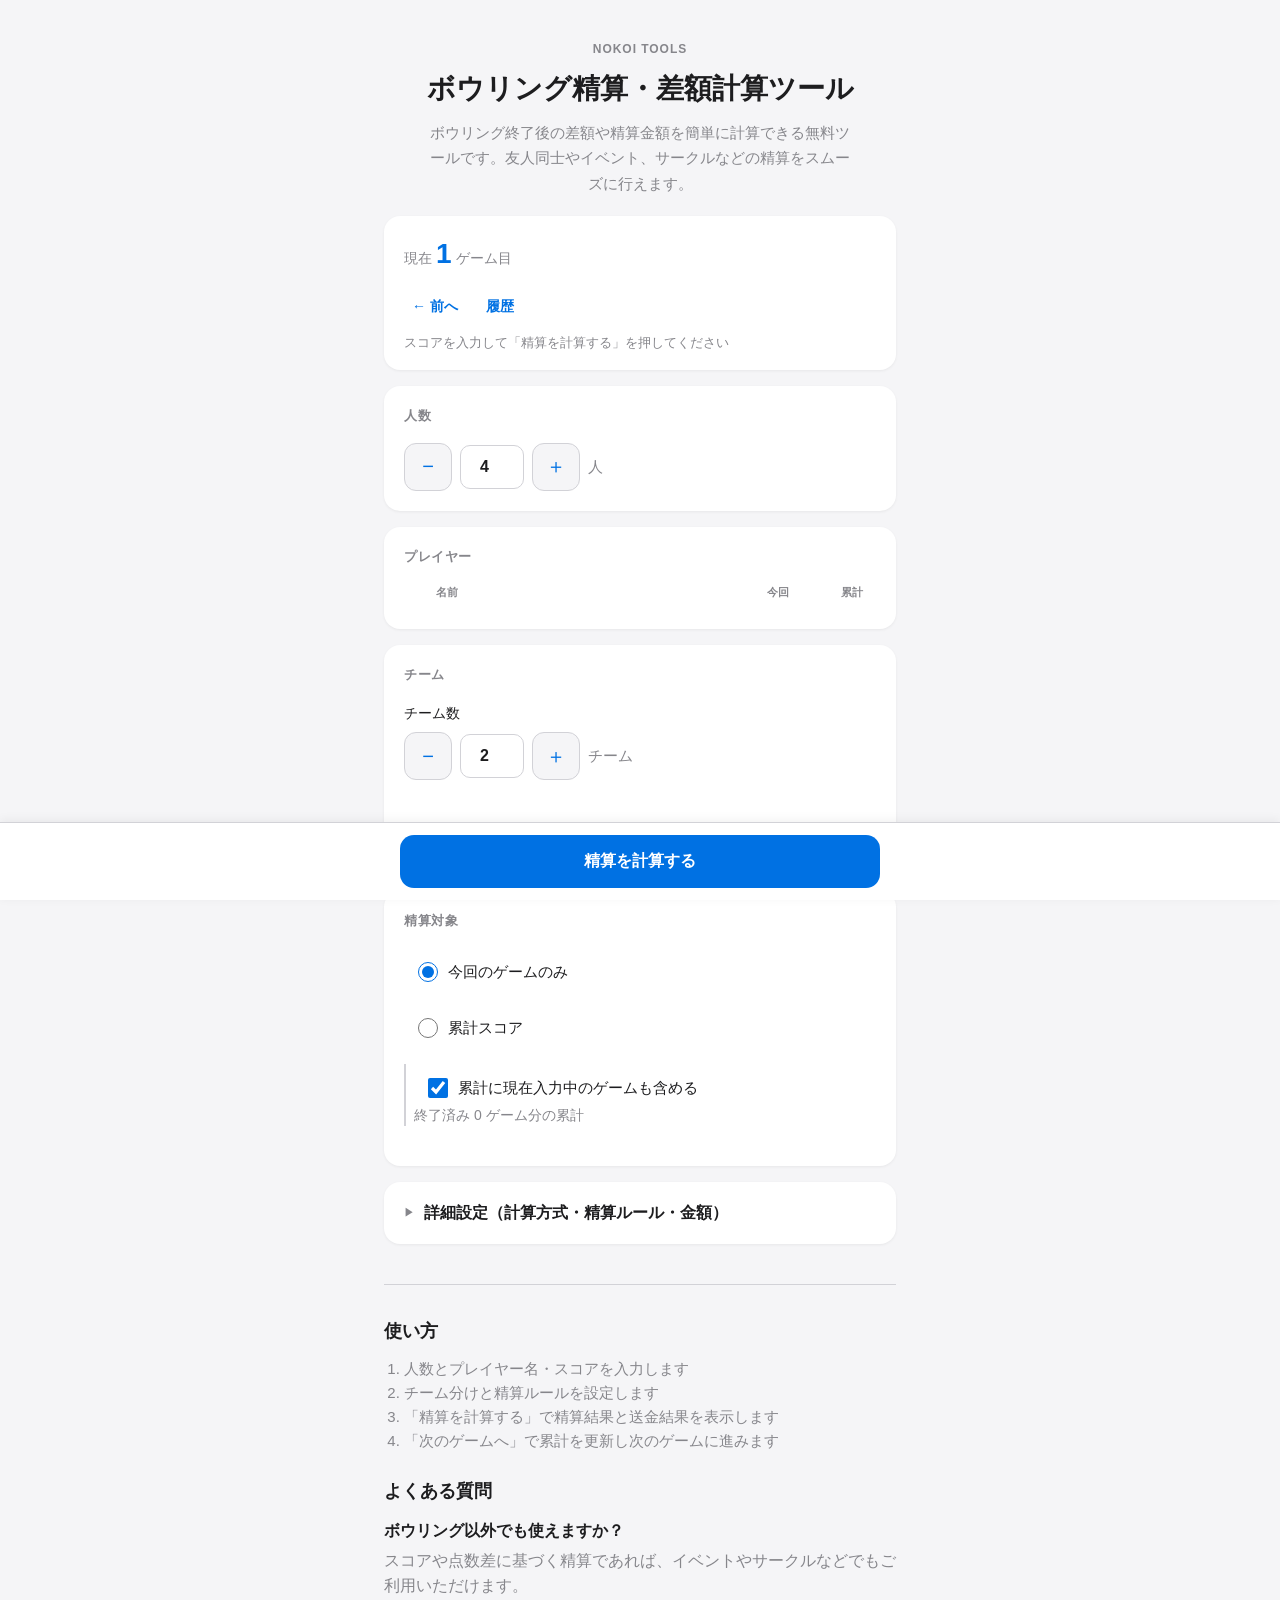
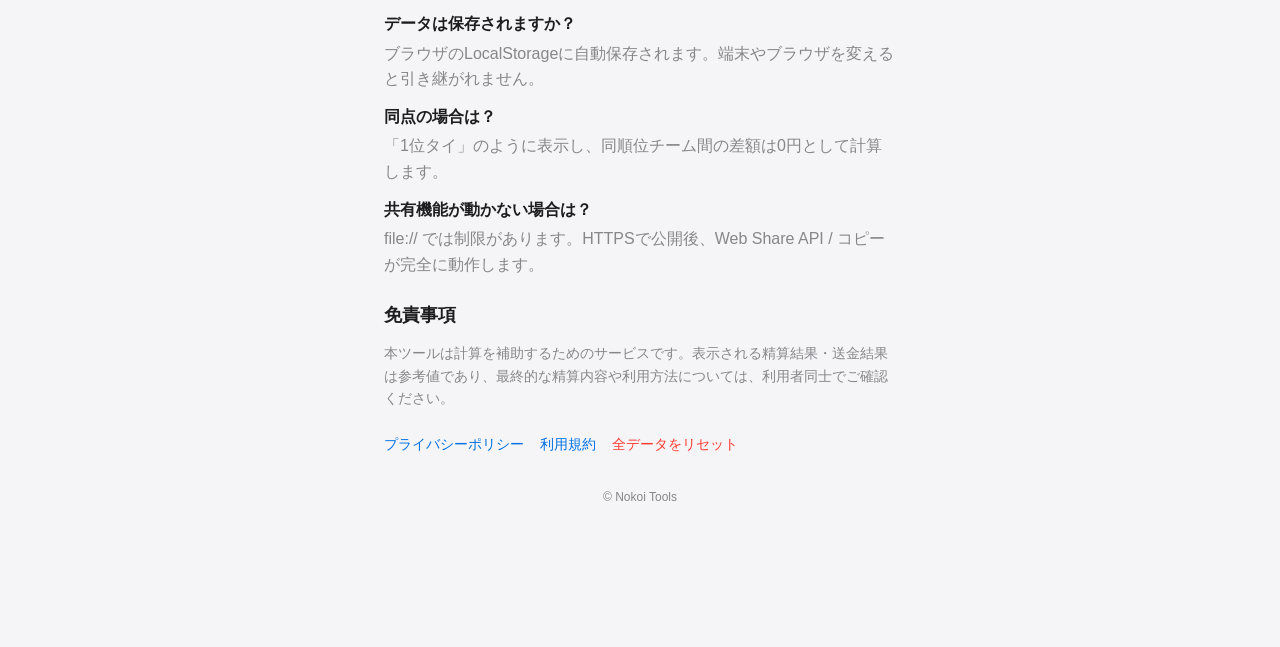
==== index.html @ af763cfc "Add files via upload" ====
<!DOCTYPE html>
<html lang="ja">
<head>
  <meta charset="UTF-8">
  <meta name="viewport" content="width=device-width, initial-scale=1.0">
  <meta name="description" content="ボウリング後の差額や精算金額を簡単に計算できる無料ツール。人数変更、チーム戦、複数ゲーム、履歴保存にも対応。">
  <meta name="theme-color" content="#0071e3">
  <!-- 本番公開時: canonical / og:url を実URLへ変更 -->
  <link rel="canonical" href="https://nokoi.tools/bowling/">
  <!-- favicon（実ファイル未配置でもページ動作に影響なし） -->
  <link rel="icon" href="assets/favicon.ico" type="image/x-icon">

  <!-- OGP（本番公開時: og:url / og:image を実URLへ変更） -->
  <meta property="og:type" content="website">
  <meta property="og:title" content="ボウリング精算・差額計算ツール｜Nokoi Tools">
  <meta property="og:description" content="ボウリング後の差額や精算金額を簡単に計算できる無料ツール。人数変更、チーム戦、複数ゲーム、履歴保存にも対応。">
  <meta property="og:url" content="https://nokoi.tools/bowling/">
  <meta property="og:image" content="https://nokoi.tools/assets/og-bowling.png">
  <meta property="og:site_name" content="Nokoi Tools">

  <!-- Twitter Card（本番公開時: twitter:image を実URLへ変更） -->
  <meta name="twitter:card" content="summary_large_image">
  <meta name="twitter:title" content="ボウリング精算・差額計算ツール｜Nokoi Tools">
  <meta name="twitter:description" content="ボウリング後の差額や精算金額を簡単に計算できる無料ツール。人数変更、チーム戦、複数ゲーム、履歴保存にも対応。">
  <meta name="twitter:image" content="https://nokoi.tools/assets/og-bowling.png">

  <title>ボウリング精算・差額計算ツール｜Nokoi Tools</title>
  <link rel="stylesheet" href="style.css">

  <!-- 構造化データ -->
  <script type="application/ld+json">
  {
    "@context": "https://schema.org",
    "@type": "WebApplication",
    "name": "ボウリング精算・差額計算ツール",
    "applicationCategory": "FinanceApplication",
    "operatingSystem": "Web",
    "offers": { "@type": "Offer", "price": "0", "priceCurrency": "JPY" },
    "description": "ボウリング後の差額や精算金額を簡単に計算できる無料の精算支援ツール"
  }
  </script>
</head>
<body>
  <a href="#main" class="skip-link">メインコンテンツへ</a>

  <div class="container">
    <header class="header">
      <p class="site-name">Nokoi Tools</p>
      <h1 class="tool-title">ボウリング精算・差額計算ツール</h1>
      <p class="tool-intro">ボウリング終了後の差額や精算金額を簡単に計算できる無料ツールです。友人同士やイベント、サークルなどの精算をスムーズに行えます。</p>
    </header>

    <!-- ゲーム管理バー -->
    <div class="game-bar" id="gameBar" role="status" aria-live="polite">
      <div class="game-badge">
        <span class="game-badge-label">現在</span>
        <span class="game-badge-number" id="currentGameDisplay">1</span>
        <span class="game-badge-unit">ゲーム目</span>
      </div>
      <div class="game-bar-actions">
        <button type="button" class="btn-text" id="prevGameBtn" aria-label="直前のゲームへ">← 前へ</button>
        <button type="button" class="btn-text" id="historyBtn" aria-label="ゲーム履歴">履歴</button>
      </div>
      <p class="game-hint" id="gameHint">スコアを入力して「精算を計算する」を押してください</p>
    </div>

    <div id="statusMessage" class="status-message" role="alert" aria-live="assertive" hidden></div>

    <main id="main">
      <!-- 人数 -->
      <section class="section section-essential" aria-labelledby="section-players-count">
        <h2 class="section-title" id="section-players-count">人数</h2>
        <div class="counter-field">
          <button type="button" class="counter-btn" id="playerCountDown" aria-label="人数を減らす">−</button>
          <input type="number" id="playerCount" class="input counter-input" value="4" min="2" max="20" inputmode="numeric" aria-label="参加人数">
          <button type="button" class="counter-btn" id="playerCountUp" aria-label="人数を増やす">＋</button>
          <span class="counter-unit">人</span>
        </div>
      </section>

      <!-- プレイヤー -->
      <section class="section section-essential" aria-labelledby="section-players">
        <h2 class="section-title" id="section-players">プレイヤー</h2>
        <div class="player-list-header" aria-hidden="true">
          <span></span><span>名前</span><span>今回</span><span>累計</span>
        </div>
        <div class="player-list" id="playerList"></div>
      </section>

      <!-- チーム -->
      <section class="section section-essential" aria-labelledby="section-teams">
        <h2 class="section-title" id="section-teams">チーム</h2>
        <div class="field">
          <label class="field-label" for="teamCount">チーム数</label>
          <div class="counter-field counter-field-inline">
            <button type="button" class="counter-btn" id="teamCountDown" aria-label="チーム数を減らす">−</button>
            <input type="number" id="teamCount" class="input counter-input" value="2" min="2" inputmode="numeric" aria-label="チーム数">
            <button type="button" class="counter-btn" id="teamCountUp" aria-label="チーム数を増やす">＋</button>
            <span class="counter-unit">チーム</span>
          </div>
        </div>
        <div id="teamWarning" class="warning-banner" hidden role="alert"></div>
        <div class="team-names" id="teamNames"></div>
        <div class="team-legend" id="teamLegend" aria-label="チームカラー凡例"></div>
        <p class="section-hint">各プレイヤーの所属チームを選んでください</p>
        <div class="team-list" id="teamList"></div>
      </section>

      <!-- 精算対象 -->
      <section class="section section-essential" aria-labelledby="section-scope">
        <h2 class="section-title" id="section-scope">精算対象</h2>
        <div class="radio-group">
          <label class="radio-label">
            <input type="radio" name="scoreScope" value="current" checked>
            <span>今回のゲームのみ</span>
          </label>
          <label class="radio-label">
            <input type="radio" name="scoreScope" value="cumulative">
            <span>累計スコア</span>
          </label>
        </div>
        <div class="field field-nested" id="cumulativeOptions">
          <label class="checkbox-label">
            <input type="checkbox" id="includeCurrentGame" checked>
            <span>累計に現在入力中のゲームも含める</span>
          </label>
          <p class="section-hint" id="cumulativeHint">終了済み <span id="completedGamesCount">0</span> ゲーム分の累計</p>
        </div>
      </section>

      <!-- 詳細設定（アコーディオン） -->
      <details class="accordion section-accordion" id="detailsSettings">
        <summary class="accordion-summary">詳細設定（計算方式・精算ルール・金額）</summary>
        <div class="accordion-body">
          <section class="section-inner" aria-labelledby="section-calc">
            <h3 class="section-title" id="section-calc">計算方式</h3>
            <div class="radio-group">
              <label class="radio-label">
                <input type="radio" name="calcMethod" value="total" checked>
                <span>チーム合計点数差</span>
              </label>
              <label class="radio-label">
                <input type="radio" name="calcMethod" value="average">
                <span>チーム平均点差（合計 ÷ 人数）</span>
              </label>
            </div>
          </section>

          <section class="section-inner" id="settlementSection" aria-labelledby="section-settlement">
            <h3 class="section-title" id="section-settlement">精算ルール</h3>
            <div class="preset-group" id="presetGroup" role="group" aria-label="精算プリセット">
              <button type="button" class="preset-btn" data-preset="first-last">1位⇔最下位</button>
              <button type="button" class="preset-btn" data-preset="half-half">上位半分⇔下位半分</button>
              <button type="button" class="preset-btn" data-preset="sequential">順位順</button>
              <button type="button" class="preset-btn active" data-preset="custom">カスタム</button>
            </div>
            <div id="settlementCustom" class="settlement-custom">
              <p class="section-hint">下位 → 上位（同順位の場合はチームを指定）</p>
              <div class="settlement-list" id="settlementList"></div>
              <button type="button" class="btn-add" id="addSettlementPair">＋ ペアを追加</button>
            </div>
          </section>

          <section class="section-inner" aria-labelledby="section-price">
            <h3 class="section-title" id="section-price">金額設定</h3>
            <div class="field">
              <label class="field-label" for="pricePerPin">1ピンあたりの金額（精算単価・円）</label>
              <input type="number" id="pricePerPin" class="input input-large" value="100" min="1" inputmode="numeric">
            </div>
            <div class="field">
              <span class="field-label" id="label-rounding">端数処理（送金最適化の前）</span>
              <div class="radio-group" role="radiogroup" aria-labelledby="label-rounding">
                <label class="radio-label">
                  <input type="radio" name="rounding" value="none" checked>
                  <span>なし</span>
                </label>
                <label class="radio-label">
                  <input type="radio" name="rounding" value="100">
                  <span>100円未満切り捨て</span>
                </label>
                <label class="radio-label">
                  <input type="radio" name="rounding" value="1000">
                  <span>1,000円未満切り捨て</span>
                </label>
              </div>
            </div>
            <div class="field" id="remainderField">
              <span class="field-label" id="label-remainder">端数余りの調整</span>
              <div class="radio-group" role="radiogroup" aria-labelledby="label-remainder">
                <label class="radio-label">
                  <input type="radio" name="remainderAdjust" value="representative" checked>
                  <span>指定した代表者へ寄せる</span>
                </label>
                <label class="radio-label">
                  <input type="radio" name="remainderAdjust" value="winner">
                  <span>受取側へ均等配分</span>
                </label>
                <label class="radio-label">
                  <input type="radio" name="remainderAdjust" value="loser">
                  <span>支払側へ均等配分</span>
                </label>
                <label class="radio-label">
                  <input type="radio" name="remainderAdjust" value="none">
                  <span>端数を精算しない</span>
                </label>
              </div>
              <div class="field field-nested" id="representativeField">
                <label class="field-label" for="remainderRep">代表者（プレイヤー）</label>
                <select id="remainderRep" class="input select-input" aria-label="端数調整の代表者"></select>
              </div>
            </div>
          </section>
        </div>
      </details>

      <!-- 結果 -->
      <section class="section result-section" id="resultSection" hidden aria-labelledby="section-result">
        <h2 class="section-title" id="section-result">精算結果</h2>
        <p class="result-scope-label" id="resultScopeLabel"></p>
        <div id="resultWarnings" class="warning-banner" hidden role="alert"></div>

        <div class="result-block">
          <h3 class="result-block-title">順位</h3>
          <div id="rankingTable"></div>
        </div>
        <div class="result-block">
          <h3 class="result-block-title">差額計算</h3>
          <div id="teamSummary"></div>
        </div>
        <div class="result-summary" id="settlementSummary"></div>
        <div class="payment-block">
          <h3 class="payment-title">送金結果</h3>
          <p class="section-hint payment-hint">支払い内訳（誰が誰へいくら送金するか）</p>
          <ul class="payment-list" id="paymentList"></ul>
        </div>
        <div class="result-actions">
          <button type="button" class="btn-secondary" id="copyBtn">結果をコピー</button>
          <button type="button" class="btn-line" id="shareBtn">共有（LINE等）</button>
          <button type="button" class="btn-next-game" id="nextGameBtn">次のゲームへ</button>
          <button type="button" class="btn-text btn-danger" id="deleteCurrentGameBtn">現在のゲームを削除</button>
        </div>
        <p class="copy-feedback" id="copyFeedback" hidden role="status">結果をコピーしました</p>
      </section>
    </main>

    <!-- 履歴モーダル -->
    <dialog class="modal" id="historyModal" aria-labelledby="historyModalTitle">
      <div class="modal-content">
        <div class="modal-header">
          <h2 id="historyModalTitle">ゲーム履歴</h2>
          <button type="button" class="modal-close" id="historyModalClose" aria-label="閉じる">×</button>
        </div>
        <div class="modal-body" id="historyList"></div>
        <div class="modal-footer">
          <button type="button" class="btn-text btn-danger" id="resetHistoryBtn">すべての履歴をリセット</button>
        </div>
      </div>
    </dialog>

    <!-- 履歴詳細モーダル -->
    <dialog class="modal" id="historyDetailModal" aria-labelledby="historyDetailTitle">
      <div class="modal-content">
        <div class="modal-header">
          <h2 id="historyDetailTitle">ゲーム詳細</h2>
          <button type="button" class="modal-close" id="historyDetailClose" aria-label="閉じる">×</button>
        </div>
        <div class="modal-body" id="historyDetailBody"></div>
      </div>
    </dialog>

    <!-- 固定計算ボタン -->
    <div class="fixed-bar" id="fixedBar">
      <button type="button" class="btn-primary btn-calculate-fixed" id="calculateBtn" aria-label="差額・精算を計算する">
        精算を計算する
      </button>
    </div>

    <!-- ページ下部：説明・FAQ -->
    <aside class="info-section" aria-labelledby="info-heading">
      <h2 id="info-heading" class="info-heading">使い方</h2>
      <ol class="info-list">
        <li>人数とプレイヤー名・スコアを入力します</li>
        <li>チーム分けと精算ルールを設定します</li>
        <li>「精算を計算する」で精算結果と送金結果を表示します</li>
        <li>「次のゲームへ」で累計を更新し次のゲームに進みます</li>
      </ol>

      <h2 class="info-heading">よくある質問</h2>
      <dl class="faq-list">
        <dt>ボウリング以外でも使えますか？</dt>
        <dd>スコアや点数差に基づく精算であれば、イベントやサークルなどでもご利用いただけます。</dd>
        <dt>データは保存されますか？</dt>
        <dd>ブラウザのLocalStorageに自動保存されます。端末やブラウザを変えると引き継がれません。</dd>
        <dt>同点の場合は？</dt>
        <dd>「1位タイ」のように表示し、同順位チーム間の差額は0円として計算します。</dd>
        <dt>共有機能が動かない場合は？</dt>
        <dd>file:// では制限があります。HTTPSで公開後、Web Share API / コピーが完全に動作します。</dd>
      </dl>

      <h2 class="info-heading">免責事項</h2>
      <p class="info-text">本ツールは計算を補助するためのサービスです。表示される精算結果・送金結果は参考値であり、最終的な精算内容や利用方法については、利用者同士でご確認ください。</p>

      <nav class="info-links" aria-label="関連リンク">
        <a href="privacy.html" class="info-link">プライバシーポリシー</a>
        <a href="terms.html" class="info-link">利用規約</a>
        <button type="button" class="info-link info-link-btn" id="resetAllBtn">全データをリセット</button>
      </nav>
    </aside>

    <!-- 公開前チェック（?debug=1 のときのみ script.js が表示） -->
    <div id="debugPanel" hidden></div>

    <footer class="footer">
      <p>&copy; Nokoi Tools</p>
    </footer>
  </div>

  <script src="script.js"></script>
</body>
</html>
---- style.css ----
/* Nokoi Tools - Bowling Settlement v1.0 */
*,*::before,*::after{box-sizing:border-box;margin:0;padding:0}
:root{--bg:#f5f5f7;--surface:#fff;--text:#1d1d1f;--text-secondary:#86868b;--border:#d2d2d7;--accent:#0071e3;--accent-hover:#0077ed;--accent-bg:#e8f2ff;--success:#34c759;--danger:#ff3b30;--danger-bg:#fff2f2;--warning-bg:#fff8e6;--warning-text:#996600;--shadow:0 1px 3px rgba(0,0,0,.06);--radius:16px;--radius-sm:10px;--fixed-bar-h:76px;--gold:#b8860b;--silver:#666;--bronze:#a0522d}
html{font-size:16px;-webkit-text-size-adjust:100%;overflow-x:hidden}
body{font-family:-apple-system,BlinkMacSystemFont,"Hiragino Sans","Yu Gothic",Meiryo,sans-serif;background:var(--bg);color:var(--text);line-height:1.6;min-height:100vh;padding-bottom:calc(var(--fixed-bar-h) + env(safe-area-inset-bottom,0px));overflow-x:hidden}
.skip-link{position:absolute;left:-9999px;top:0;z-index:9999;padding:8px 16px;background:var(--accent);color:#fff}
.skip-link:focus{left:0}
.container{max-width:480px;margin:0 auto;padding:24px 20px 48px;overflow-x:hidden;width:100%}
#main{scroll-padding-bottom:calc(var(--fixed-bar-h) + 20px)}
@media(min-width:768px){.container{max-width:560px;padding:40px 24px 64px}}
@media(min-width:1440px){.container{max-width:600px}}
.header{text-align:center;margin-bottom:20px}
.site-name{font-size:.75rem;font-weight:600;letter-spacing:.08em;text-transform:uppercase;color:var(--text-secondary);margin-bottom:8px}
.tool-title{font-size:1.75rem;font-weight:700;margin-bottom:6px}
.tool-desc{font-size:.9375rem;color:var(--text-secondary)}
.tool-intro{font-size:.9375rem;color:var(--text-secondary);line-height:1.7;margin-top:8px;text-align:center;max-width:420px;margin-left:auto;margin-right:auto}
.payment-hint{margin-top:-4px;margin-bottom:12px}
.game-bar{background:var(--surface);border-radius:var(--radius);padding:16px 20px;margin-bottom:16px;box-shadow:var(--shadow)}
.game-badge{display:flex;align-items:baseline;gap:4px;margin-bottom:8px}
.game-badge-label,.game-badge-unit{font-size:.875rem;color:var(--text-secondary)}
.game-badge-number{font-size:1.75rem;font-weight:700;color:var(--accent)}
.game-bar-actions{display:flex;gap:12px;margin-bottom:4px}
.game-hint{font-size:.8125rem;color:var(--text-secondary)}
.status-message{padding:12px 16px;border-radius:var(--radius-sm);margin-bottom:16px;font-size:.875rem}
.status-message.is-error{background:var(--danger-bg);color:var(--danger)}
.status-message.is-success{background:#e8f8ec;color:var(--success)}
.warning-banner{padding:10px 14px;border-radius:var(--radius-sm);background:var(--warning-bg);color:var(--warning-text);font-size:.875rem;margin-bottom:12px}
.section{background:var(--surface);border-radius:var(--radius);padding:20px;margin-bottom:16px;box-shadow:var(--shadow)}
.section-title{font-size:.8125rem;font-weight:600;text-transform:uppercase;letter-spacing:.04em;color:var(--text-secondary);margin-bottom:16px}
.section-hint{font-size:.875rem;color:var(--text-secondary);margin-bottom:12px;margin-top:-8px}
.section-inner{margin-bottom:24px}
.accordion{background:var(--surface);border-radius:var(--radius);margin-bottom:16px;box-shadow:var(--shadow);border:none}
.accordion-summary{padding:18px 20px;font-weight:600;cursor:pointer;list-style:none;min-height:44px;display:flex;align-items:center}
.accordion-summary::-webkit-details-marker{display:none}
.accordion-summary::before{content:"▶";font-size:.625rem;margin-right:10px;color:var(--text-secondary)}
.accordion[open] .accordion-summary::before{transform:rotate(90deg);display:inline-block}
.accordion-body{padding:0 20px 20px}
.field-nested{margin-top:12px;padding-left:8px;border-left:2px solid var(--border)}
.counter-field{display:flex;align-items:center;gap:8px}
.counter-btn{width:48px;height:48px;min-height:44px;border:1px solid var(--border);border-radius:12px;background:var(--bg);font-size:1.25rem;color:var(--accent);cursor:pointer}
.counter-input{width:64px!important;text-align:center;font-weight:600;padding:12px 8px!important}
.counter-unit{font-size:.9375rem;color:var(--text-secondary)}
.input{width:100%;padding:12px 14px;font-size:1rem;border:1px solid var(--border);border-radius:var(--radius-sm);background:var(--surface);color:var(--text);min-height:44px}
.input:focus{outline:none;border-color:var(--accent);box-shadow:0 0 0 3px rgba(0,113,227,.15)}
.input.input-error{border-color:var(--danger)}
.input-large{padding:14px 16px;font-size:1.0625rem;min-height:52px}
.field{margin-bottom:20px}
.field-label{display:block;font-size:.875rem;font-weight:500;margin-bottom:8px}
.player-list-header{display:grid;grid-template-columns:24px minmax(0,1fr) minmax(90px,92px) 44px;gap:6px;padding:0 2px 8px;font-size:.6875rem;font-weight:600;text-transform:uppercase;color:var(--text-secondary)}
.player-list-header span:nth-child(3),.player-list-header span:nth-child(4){text-align:center}
.player-list{display:flex;flex-direction:column;gap:10px}
.player-row{display:grid;grid-template-columns:24px minmax(0,1fr) minmax(90px,92px) 44px;gap:6px;align-items:center;padding:10px 8px;border-radius:12px;background:var(--bg);border-left:4px solid var(--border);min-width:0}
.player-row.has-team-color{background:var(--team-bg,var(--bg));border-left-color:var(--team-color,var(--border))}
.player-name,.player-score{padding:14px 8px;font-size:1.0625rem;min-height:52px;background:var(--surface);min-width:0;width:100%}
.player-name{text-overflow:ellipsis}
.player-score{text-align:center;font-weight:600;font-variant-numeric:tabular-nums;min-width:90px;font-size:1.125rem}
.player-cumulative{text-align:center;font-size:.875rem;font-weight:600;color:var(--text-secondary);font-variant-numeric:tabular-nums}
.team-names{display:flex;flex-direction:column;gap:8px;margin-bottom:16px}
.team-name-row{display:flex;align-items:center;gap:10px}
.team-name-dot{width:12px;height:12px;border-radius:50%;flex-shrink:0}
.team-name-input{flex:1;min-width:0}
.team-name-row .input{text-overflow:ellipsis}
.team-legend{display:flex;flex-wrap:wrap;gap:8px;margin-bottom:12px}
.team-chip{display:inline-flex;align-items:center;gap:6px;padding:6px 12px;border-radius:20px;font-size:.8125rem;font-weight:600;background:var(--team-bg);color:var(--team-color)}
.team-chip-dot{width:10px;height:10px;border-radius:50%;background:var(--team-color)}
.team-list{display:flex;flex-direction:column;gap:10px}
.team-row{display:flex;align-items:center;justify-content:space-between;gap:12px;padding:8px 12px;border-radius:var(--radius-sm);background:var(--bg)}
.team-row-name{flex:1;min-width:0;overflow:hidden;text-overflow:ellipsis;white-space:nowrap}
.team-select{min-width:110px;padding:12px 32px 12px 14px;font-weight:600;border:2px solid var(--border);border-radius:var(--radius-sm);background:var(--surface);min-height:44px;cursor:pointer;-webkit-appearance:none;appearance:none}
.team-select.has-team-color{border-color:var(--team-color);color:var(--team-color)}
.preset-group{display:flex;flex-wrap:wrap;gap:8px;margin-bottom:16px}
.preset-btn{padding:10px 14px;border:1px solid var(--border);border-radius:20px;background:var(--surface);font-size:.8125rem;font-weight:600;cursor:pointer;min-height:44px;color:var(--text)}
.preset-btn.active{background:var(--accent);border-color:var(--accent);color:#fff}
.settlement-list{display:flex;flex-direction:column;gap:12px;margin-bottom:12px}
.settlement-pair{display:flex;flex-direction:column;gap:8px;padding:12px;background:var(--bg);border-radius:var(--radius-sm)}
.settlement-pair-row{display:flex;align-items:center;gap:8px;flex-wrap:wrap}
.settlement-select{flex:1;min-width:100px;padding:12px;border:1px solid var(--border);border-radius:var(--radius-sm);min-height:44px;background:var(--surface);color:var(--text)}
.btn-remove-pair{width:44px;height:44px;border:none;border-radius:var(--radius-sm);background:var(--danger-bg);color:var(--danger);cursor:pointer;align-self:flex-end}
.btn-add{width:100%;padding:12px;border:1px dashed var(--border);border-radius:var(--radius-sm);background:transparent;color:var(--accent);font-weight:600;cursor:pointer;min-height:44px}
.radio-group{display:flex;flex-direction:column;gap:8px}
.radio-label,.checkbox-label{display:flex;align-items:center;gap:10px;font-size:.9375rem;cursor:pointer;padding:12px 14px;border-radius:var(--radius-sm);min-height:44px}
.radio-label:hover,.checkbox-label:hover{background:var(--bg)}
.radio-label input,.checkbox-label input{width:20px;height:20px;accent-color:var(--accent);flex-shrink:0}
.btn-primary,.btn-secondary,.btn-line,.btn-next-game{display:block;width:100%;padding:16px;font-size:1rem;font-weight:600;border:none;border-radius:14px;cursor:pointer;min-height:44px}
.btn-primary{background:var(--accent);color:#fff}
.btn-primary:disabled{opacity:.6;cursor:not-allowed}
.btn-secondary{background:var(--bg);color:var(--accent)}
.btn-line{background:#06c755;color:#fff}
.btn-next-game{background:var(--text);color:var(--bg)}
.btn-text{background:none;border:none;color:var(--accent);font-size:.875rem;font-weight:600;cursor:pointer;padding:8px;min-height:44px}
.btn-danger{color:var(--danger)!important}
.fixed-bar{position:fixed;bottom:0;left:0;right:0;padding:12px 20px calc(12px + env(safe-area-inset-bottom,0px));background:var(--surface);border-top:1px solid var(--border);box-shadow:0 -2px 10px rgba(0,0,0,.06);z-index:100}
.fixed-bar .btn-primary{max-width:480px;margin:0 auto}
.result-section{padding-bottom:calc(var(--fixed-bar-h) + 8px)}
.result-actions{display:flex;flex-direction:column;gap:10px;margin-top:20px}
.result-section{animation:fadeIn .35s ease}
@keyframes fadeIn{from{opacity:0;transform:translateY(8px)}to{opacity:1;transform:translateY(0)}}
.result-scope-label{font-size:.875rem;color:var(--accent);font-weight:600;margin-bottom:16px;padding:10px 14px;background:var(--accent-bg);border-radius:var(--radius-sm);text-align:center}
.result-block{margin-bottom:20px}
.result-block-title{font-size:.8125rem;font-weight:600;text-transform:uppercase;color:var(--text-secondary);margin-bottom:10px}
.ranking-table{width:100%;border-collapse:collapse;font-size:.9375rem;table-layout:fixed}
.ranking-table-wrap{overflow-x:auto;-webkit-overflow-scrolling:touch}
.ranking-table th,.ranking-table td{padding:12px 8px;border-bottom:1px solid var(--bg);text-align:left}
.ranking-table th{font-size:.6875rem;color:var(--text-secondary);text-transform:uppercase}
.ranking-table td:nth-child(n+4),.ranking-table th:nth-child(n+4){text-align:right}
.ranking-table tbody tr.has-team-color{border-left:3px solid var(--team-color)}
.rank-badge{display:inline-flex;min-width:56px;padding:4px 8px;border-radius:8px;font-weight:700;font-size:.8125rem;justify-content:center;background:var(--bg)}
.rank-badge.rank-gold{background:#fff8e6;color:var(--gold)}
.rank-badge.rank-silver{background:#f0f0f0;color:var(--silver)}
.rank-badge.rank-bronze{background:#fdf0e8;color:var(--bronze)}
.result-row{display:flex;justify-content:space-between;padding:12px 0;border-bottom:1px solid var(--bg);gap:12px}
.result-row.highlight .result-label,.result-row.highlight .result-value{font-weight:600}
.result-label{font-size:.9375rem;color:var(--text-secondary)}
.result-value{font-size:1rem;font-weight:500;text-align:right}
.team-summary-item{padding:14px 16px;border-radius:12px;margin-bottom:8px;border-left:4px solid var(--border)}
.team-summary-item.has-team-color{background:var(--team-bg);border-left-color:var(--team-color)}
.team-summary-detail{color:var(--text-secondary);font-size:.875rem}
.payment-list{list-style:none;display:flex;flex-direction:column;gap:10px}
.payment-item{display:flex;flex-direction:column;gap:4px;padding:16px 18px;background:var(--bg);border-radius:14px}
.payment-route{font-size:1.0625rem}
.payment-amount{font-size:1.375rem;font-weight:700;color:var(--accent);font-variant-numeric:tabular-nums}
.payment-arrow{color:var(--text-secondary);margin:0 6px}
.copy-feedback{text-align:center;font-size:.875rem;color:var(--success);margin-top:10px}
.error-message{background:var(--danger-bg);color:var(--danger);padding:12px 14px;border-radius:var(--radius-sm);font-size:.875rem;margin-bottom:16px}
.modal{border:none;border-radius:var(--radius);padding:0;max-width:calc(100vw - 24px);width:min(440px,calc(100vw - 24px));max-height:calc(100vh - 24px);margin:auto;background:var(--surface);color:var(--text)}
.modal::backdrop{background:rgba(0,0,0,.4)}
.modal-content{display:flex;flex-direction:column;max-height:calc(100vh - 24px)}
.modal-header{display:flex;justify-content:space-between;align-items:center;padding:16px 20px;border-bottom:1px solid var(--bg);flex-shrink:0}
.modal-close{width:44px;height:44px;border:none;background:var(--bg);border-radius:50%;cursor:pointer;flex-shrink:0}
.modal-body{padding:16px 20px;overflow-y:auto;flex:1;min-height:0;-webkit-overflow-scrolling:touch}
.modal-footer{padding:12px 20px;border-top:1px solid var(--bg)}
.history-item{padding:14px;border-radius:var(--radius-sm);background:var(--bg);margin-bottom:8px;cursor:pointer;border:none;width:100%;text-align:left;color:var(--text)}
.history-item-meta{font-size:.8125rem;color:var(--text-secondary)}
.info-section{margin-top:40px;padding-top:32px;border-top:1px solid var(--border)}
.info-heading{font-size:1.125rem;font-weight:700;margin:24px 0 12px}
.info-heading:first-child{margin-top:0}
.info-list{padding-left:20px;font-size:.9375rem;color:var(--text-secondary)}
.faq-list dt{font-weight:600;margin-top:12px}
.faq-list dd{color:var(--text-secondary);margin:4px 0 0}
.info-text{font-size:.875rem;color:var(--text-secondary)}
.info-links{display:flex;flex-wrap:wrap;gap:16px;margin-top:24px}
.info-link{font-size:.875rem;color:var(--accent);text-decoration:none}
.info-link-btn{background:none;border:none;cursor:pointer;font-family:inherit;color:var(--danger)}
.footer{text-align:center;margin-top:32px;font-size:.75rem;color:var(--text-secondary)}
@media(max-width:430px){
.container{padding:20px 12px 48px}
.player-list-header,.player-row{grid-template-columns:22px minmax(0,1fr) minmax(90px,1fr) 40px;gap:4px}
.player-score{font-size:1.0625rem;padding:12px 4px}
.section{padding:16px}
.ranking-table{font-size:.875rem}
.ranking-table th,.ranking-table td{padding:10px 4px}
.payment-amount{font-size:1.25rem}
}
.debug-panel{margin-top:32px;padding:20px;border:2px dashed var(--accent);border-radius:var(--radius);background:var(--accent-bg)}
.debug-panel-title{font-size:1rem;font-weight:700;margin-bottom:16px;color:var(--accent)}
.debug-checklist{list-style:none;display:flex;flex-direction:column;gap:8px;margin-bottom:20px}
.debug-checklist label{display:flex;align-items:center;gap:10px;font-size:.875rem;min-height:44px;cursor:pointer}
.debug-checklist input{width:20px;height:20px;accent-color:var(--accent)}
.debug-presets{display:flex;flex-wrap:wrap;gap:8px;margin-bottom:12px}
.debug-preset-btn{padding:10px 12px;border:1px solid var(--border);border-radius:var(--radius-sm);background:var(--surface);font-size:.8125rem;font-weight:600;cursor:pointer;min-height:44px;color:var(--text)}
.legal-page{max-width:640px;margin:0 auto;padding:24px 20px 64px}
.legal-header{text-align:center;margin-bottom:32px;padding-bottom:24px;border-bottom:1px solid var(--border)}
.legal-header h1{font-size:1.5rem;margin-bottom:8px}
.legal-back{display:inline-block;margin-bottom:24px;color:var(--accent);text-decoration:none;font-size:.9375rem}
.legal-section{margin-bottom:28px}
.legal-section h2{font-size:1.125rem;margin-bottom:12px}
.legal-section p,.legal-section li{font-size:.9375rem;color:var(--text-secondary);margin-bottom:8px}
.legal-section a{color:var(--accent)}
.legal-section ul{padding-left:20px}
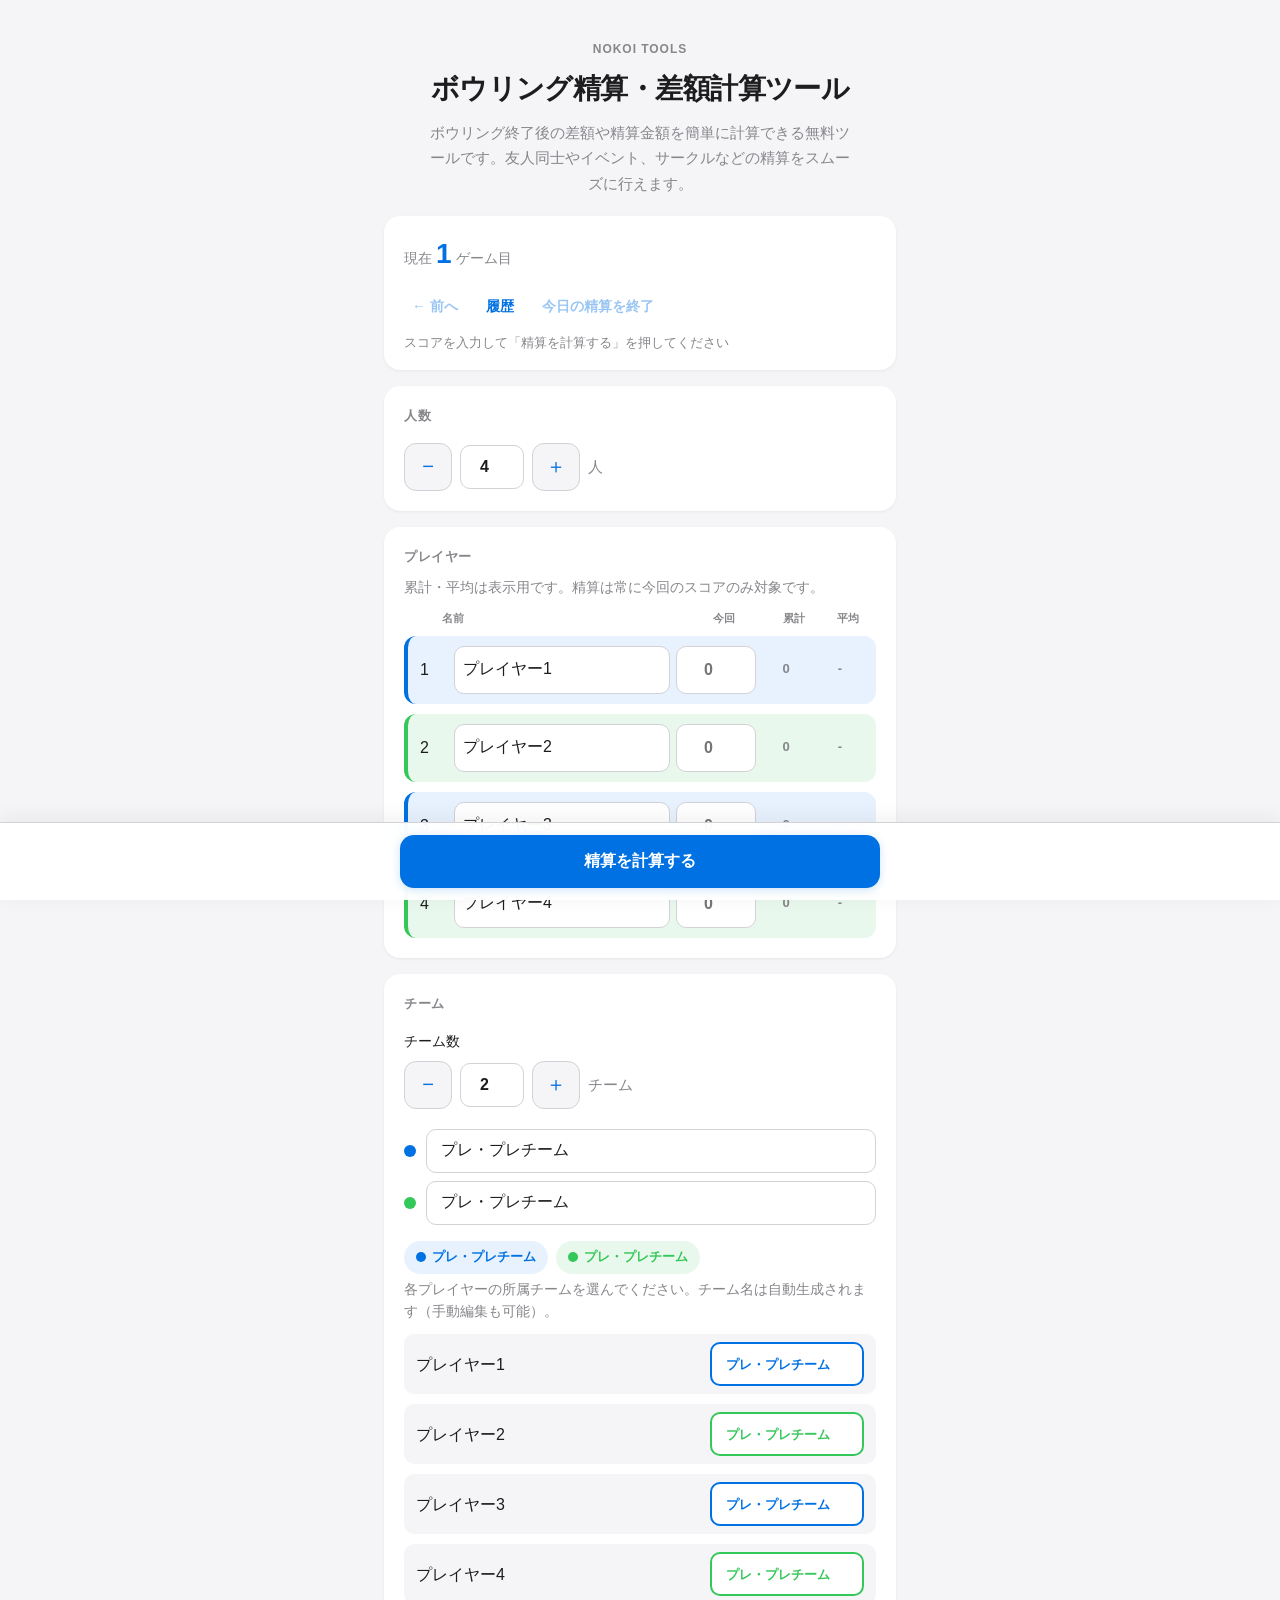
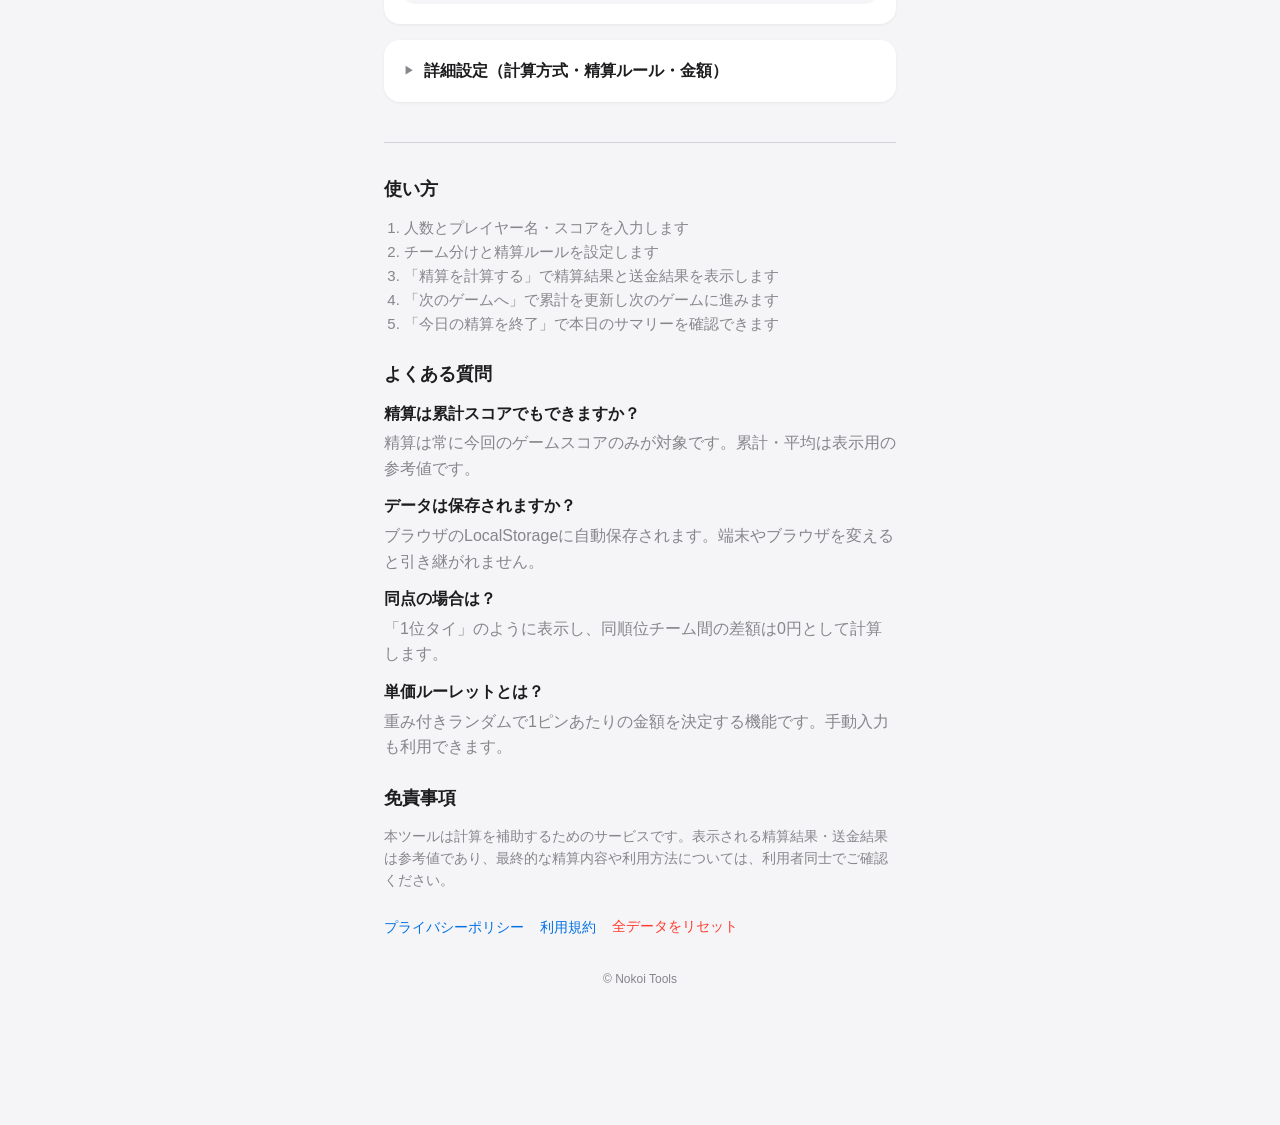
==== commit 8a7a73a1: "Add files via upload" ====
--- a/index.html
+++ b/index.html
@@ -1,320 +1,340 @@
-<!DOCTYPE html>
-<html lang="ja">
-<head>
-  <meta charset="UTF-8">
-  <meta name="viewport" content="width=device-width, initial-scale=1.0">
-  <meta name="description" content="ボウリング後の差額や精算金額を簡単に計算できる無料ツール。人数変更、チーム戦、複数ゲーム、履歴保存にも対応。">
-  <meta name="theme-color" content="#0071e3">
-  <!-- 本番公開時: canonical / og:url を実URLへ変更 -->
-  <link rel="canonical" href="https://nokoi.tools/bowling/">
-  <!-- favicon（実ファイル未配置でもページ動作に影響なし） -->
-  <link rel="icon" href="assets/favicon.ico" type="image/x-icon">
-
-  <!-- OGP（本番公開時: og:url / og:image を実URLへ変更） -->
-  <meta property="og:type" content="website">
-  <meta property="og:title" content="ボウリング精算・差額計算ツール｜Nokoi Tools">
-  <meta property="og:description" content="ボウリング後の差額や精算金額を簡単に計算できる無料ツール。人数変更、チーム戦、複数ゲーム、履歴保存にも対応。">
-  <meta property="og:url" content="https://nokoi.tools/bowling/">
-  <meta property="og:image" content="https://nokoi.tools/assets/og-bowling.png">
-  <meta property="og:site_name" content="Nokoi Tools">
-
-  <!-- Twitter Card（本番公開時: twitter:image を実URLへ変更） -->
-  <meta name="twitter:card" content="summary_large_image">
-  <meta name="twitter:title" content="ボウリング精算・差額計算ツール｜Nokoi Tools">
-  <meta name="twitter:description" content="ボウリング後の差額や精算金額を簡単に計算できる無料ツール。人数変更、チーム戦、複数ゲーム、履歴保存にも対応。">
-  <meta name="twitter:image" content="https://nokoi.tools/assets/og-bowling.png">
-
-  <title>ボウリング精算・差額計算ツール｜Nokoi Tools</title>
-  <link rel="stylesheet" href="style.css">
-
-  <!-- 構造化データ -->
-  <script type="application/ld+json">
-  {
-    "@context": "https://schema.org",
-    "@type": "WebApplication",
-    "name": "ボウリング精算・差額計算ツール",
-    "applicationCategory": "FinanceApplication",
-    "operatingSystem": "Web",
-    "offers": { "@type": "Offer", "price": "0", "priceCurrency": "JPY" },
-    "description": "ボウリング後の差額や精算金額を簡単に計算できる無料の精算支援ツール"
-  }
-  </script>
-</head>
-<body>
-  <a href="#main" class="skip-link">メインコンテンツへ</a>
-
-  <div class="container">
-    <header class="header">
-      <p class="site-name">Nokoi Tools</p>
-      <h1 class="tool-title">ボウリング精算・差額計算ツール</h1>
-      <p class="tool-intro">ボウリング終了後の差額や精算金額を簡単に計算できる無料ツールです。友人同士やイベント、サークルなどの精算をスムーズに行えます。</p>
-    </header>
-
-    <!-- ゲーム管理バー -->
-    <div class="game-bar" id="gameBar" role="status" aria-live="polite">
-      <div class="game-badge">
-        <span class="game-badge-label">現在</span>
-        <span class="game-badge-number" id="currentGameDisplay">1</span>
-        <span class="game-badge-unit">ゲーム目</span>
-      </div>
-      <div class="game-bar-actions">
-        <button type="button" class="btn-text" id="prevGameBtn" aria-label="直前のゲームへ">← 前へ</button>
-        <button type="button" class="btn-text" id="historyBtn" aria-label="ゲーム履歴">履歴</button>
-      </div>
-      <p class="game-hint" id="gameHint">スコアを入力して「精算を計算する」を押してください</p>
-    </div>
-
-    <div id="statusMessage" class="status-message" role="alert" aria-live="assertive" hidden></div>
-
-    <main id="main">
-      <!-- 人数 -->
-      <section class="section section-essential" aria-labelledby="section-players-count">
-        <h2 class="section-title" id="section-players-count">人数</h2>
-        <div class="counter-field">
-          <button type="button" class="counter-btn" id="playerCountDown" aria-label="人数を減らす">−</button>
-          <input type="number" id="playerCount" class="input counter-input" value="4" min="2" max="20" inputmode="numeric" aria-label="参加人数">
-          <button type="button" class="counter-btn" id="playerCountUp" aria-label="人数を増やす">＋</button>
-          <span class="counter-unit">人</span>
-        </div>
-      </section>
-
-      <!-- プレイヤー -->
-      <section class="section section-essential" aria-labelledby="section-players">
-        <h2 class="section-title" id="section-players">プレイヤー</h2>
-        <div class="player-list-header" aria-hidden="true">
-          <span></span><span>名前</span><span>今回</span><span>累計</span>
-        </div>
-        <div class="player-list" id="playerList"></div>
-      </section>
-
-      <!-- チーム -->
-      <section class="section section-essential" aria-labelledby="section-teams">
-        <h2 class="section-title" id="section-teams">チーム</h2>
-        <div class="field">
-          <label class="field-label" for="teamCount">チーム数</label>
-          <div class="counter-field counter-field-inline">
-            <button type="button" class="counter-btn" id="teamCountDown" aria-label="チーム数を減らす">−</button>
-            <input type="number" id="teamCount" class="input counter-input" value="2" min="2" inputmode="numeric" aria-label="チーム数">
-            <button type="button" class="counter-btn" id="teamCountUp" aria-label="チーム数を増やす">＋</button>
-            <span class="counter-unit">チーム</span>
-          </div>
-        </div>
-        <div id="teamWarning" class="warning-banner" hidden role="alert"></div>
-        <div class="team-names" id="teamNames"></div>
-        <div class="team-legend" id="teamLegend" aria-label="チームカラー凡例"></div>
-        <p class="section-hint">各プレイヤーの所属チームを選んでください</p>
-        <div class="team-list" id="teamList"></div>
-      </section>
-
-      <!-- 精算対象 -->
-      <section class="section section-essential" aria-labelledby="section-scope">
-        <h2 class="section-title" id="section-scope">精算対象</h2>
-        <div class="radio-group">
-          <label class="radio-label">
-            <input type="radio" name="scoreScope" value="current" checked>
-            <span>今回のゲームのみ</span>
-          </label>
-          <label class="radio-label">
-            <input type="radio" name="scoreScope" value="cumulative">
-            <span>累計スコア</span>
-          </label>
-        </div>
-        <div class="field field-nested" id="cumulativeOptions">
-          <label class="checkbox-label">
-            <input type="checkbox" id="includeCurrentGame" checked>
-            <span>累計に現在入力中のゲームも含める</span>
-          </label>
-          <p class="section-hint" id="cumulativeHint">終了済み <span id="completedGamesCount">0</span> ゲーム分の累計</p>
-        </div>
-      </section>
-
-      <!-- 詳細設定（アコーディオン） -->
-      <details class="accordion section-accordion" id="detailsSettings">
-        <summary class="accordion-summary">詳細設定（計算方式・精算ルール・金額）</summary>
-        <div class="accordion-body">
-          <section class="section-inner" aria-labelledby="section-calc">
-            <h3 class="section-title" id="section-calc">計算方式</h3>
-            <div class="radio-group">
-              <label class="radio-label">
-                <input type="radio" name="calcMethod" value="total" checked>
-                <span>チーム合計点数差</span>
-              </label>
-              <label class="radio-label">
-                <input type="radio" name="calcMethod" value="average">
-                <span>チーム平均点差（合計 ÷ 人数）</span>
-              </label>
-            </div>
-          </section>
-
-          <section class="section-inner" id="settlementSection" aria-labelledby="section-settlement">
-            <h3 class="section-title" id="section-settlement">精算ルール</h3>
-            <div class="preset-group" id="presetGroup" role="group" aria-label="精算プリセット">
-              <button type="button" class="preset-btn" data-preset="first-last">1位⇔最下位</button>
-              <button type="button" class="preset-btn" data-preset="half-half">上位半分⇔下位半分</button>
-              <button type="button" class="preset-btn" data-preset="sequential">順位順</button>
-              <button type="button" class="preset-btn active" data-preset="custom">カスタム</button>
-            </div>
-            <div id="settlementCustom" class="settlement-custom">
-              <p class="section-hint">下位 → 上位（同順位の場合はチームを指定）</p>
-              <div class="settlement-list" id="settlementList"></div>
-              <button type="button" class="btn-add" id="addSettlementPair">＋ ペアを追加</button>
-            </div>
-          </section>
-
-          <section class="section-inner" aria-labelledby="section-price">
-            <h3 class="section-title" id="section-price">金額設定</h3>
-            <div class="field">
-              <label class="field-label" for="pricePerPin">1ピンあたりの金額（精算単価・円）</label>
-              <input type="number" id="pricePerPin" class="input input-large" value="100" min="1" inputmode="numeric">
-            </div>
-            <div class="field">
-              <span class="field-label" id="label-rounding">端数処理（送金最適化の前）</span>
-              <div class="radio-group" role="radiogroup" aria-labelledby="label-rounding">
-                <label class="radio-label">
-                  <input type="radio" name="rounding" value="none" checked>
-                  <span>なし</span>
-                </label>
-                <label class="radio-label">
-                  <input type="radio" name="rounding" value="100">
-                  <span>100円未満切り捨て</span>
-                </label>
-                <label class="radio-label">
-                  <input type="radio" name="rounding" value="1000">
-                  <span>1,000円未満切り捨て</span>
-                </label>
-              </div>
-            </div>
-            <div class="field" id="remainderField">
-              <span class="field-label" id="label-remainder">端数余りの調整</span>
-              <div class="radio-group" role="radiogroup" aria-labelledby="label-remainder">
-                <label class="radio-label">
-                  <input type="radio" name="remainderAdjust" value="representative" checked>
-                  <span>指定した代表者へ寄せる</span>
-                </label>
-                <label class="radio-label">
-                  <input type="radio" name="remainderAdjust" value="winner">
-                  <span>受取側へ均等配分</span>
-                </label>
-                <label class="radio-label">
-                  <input type="radio" name="remainderAdjust" value="loser">
-                  <span>支払側へ均等配分</span>
-                </label>
-                <label class="radio-label">
-                  <input type="radio" name="remainderAdjust" value="none">
-                  <span>端数を精算しない</span>
-                </label>
-              </div>
-              <div class="field field-nested" id="representativeField">
-                <label class="field-label" for="remainderRep">代表者（プレイヤー）</label>
-                <select id="remainderRep" class="input select-input" aria-label="端数調整の代表者"></select>
-              </div>
-            </div>
-          </section>
-        </div>
-      </details>
-
-      <!-- 結果 -->
-      <section class="section result-section" id="resultSection" hidden aria-labelledby="section-result">
-        <h2 class="section-title" id="section-result">精算結果</h2>
-        <p class="result-scope-label" id="resultScopeLabel"></p>
-        <div id="resultWarnings" class="warning-banner" hidden role="alert"></div>
-
-        <div class="result-block">
-          <h3 class="result-block-title">順位</h3>
-          <div id="rankingTable"></div>
-        </div>
-        <div class="result-block">
-          <h3 class="result-block-title">差額計算</h3>
-          <div id="teamSummary"></div>
-        </div>
-        <div class="result-summary" id="settlementSummary"></div>
-        <div class="payment-block">
-          <h3 class="payment-title">送金結果</h3>
-          <p class="section-hint payment-hint">支払い内訳（誰が誰へいくら送金するか）</p>
-          <ul class="payment-list" id="paymentList"></ul>
-        </div>
-        <div class="result-actions">
-          <button type="button" class="btn-secondary" id="copyBtn">結果をコピー</button>
-          <button type="button" class="btn-line" id="shareBtn">共有（LINE等）</button>
-          <button type="button" class="btn-next-game" id="nextGameBtn">次のゲームへ</button>
-          <button type="button" class="btn-text btn-danger" id="deleteCurrentGameBtn">現在のゲームを削除</button>
-        </div>
-        <p class="copy-feedback" id="copyFeedback" hidden role="status">結果をコピーしました</p>
-      </section>
-    </main>
-
-    <!-- 履歴モーダル -->
-    <dialog class="modal" id="historyModal" aria-labelledby="historyModalTitle">
-      <div class="modal-content">
-        <div class="modal-header">
-          <h2 id="historyModalTitle">ゲーム履歴</h2>
-          <button type="button" class="modal-close" id="historyModalClose" aria-label="閉じる">×</button>
-        </div>
-        <div class="modal-body" id="historyList"></div>
-        <div class="modal-footer">
-          <button type="button" class="btn-text btn-danger" id="resetHistoryBtn">すべての履歴をリセット</button>
-        </div>
-      </div>
-    </dialog>
-
-    <!-- 履歴詳細モーダル -->
-    <dialog class="modal" id="historyDetailModal" aria-labelledby="historyDetailTitle">
-      <div class="modal-content">
-        <div class="modal-header">
-          <h2 id="historyDetailTitle">ゲーム詳細</h2>
-          <button type="button" class="modal-close" id="historyDetailClose" aria-label="閉じる">×</button>
-        </div>
-        <div class="modal-body" id="historyDetailBody"></div>
-      </div>
-    </dialog>
-
-    <!-- 固定計算ボタン -->
-    <div class="fixed-bar" id="fixedBar">
-      <button type="button" class="btn-primary btn-calculate-fixed" id="calculateBtn" aria-label="差額・精算を計算する">
-        精算を計算する
-      </button>
-    </div>
-
-    <!-- ページ下部：説明・FAQ -->
-    <aside class="info-section" aria-labelledby="info-heading">
-      <h2 id="info-heading" class="info-heading">使い方</h2>
-      <ol class="info-list">
-        <li>人数とプレイヤー名・スコアを入力します</li>
-        <li>チーム分けと精算ルールを設定します</li>
-        <li>「精算を計算する」で精算結果と送金結果を表示します</li>
-        <li>「次のゲームへ」で累計を更新し次のゲームに進みます</li>
-      </ol>
-
-      <h2 class="info-heading">よくある質問</h2>
-      <dl class="faq-list">
-        <dt>ボウリング以外でも使えますか？</dt>
-        <dd>スコアや点数差に基づく精算であれば、イベントやサークルなどでもご利用いただけます。</dd>
-        <dt>データは保存されますか？</dt>
-        <dd>ブラウザのLocalStorageに自動保存されます。端末やブラウザを変えると引き継がれません。</dd>
-        <dt>同点の場合は？</dt>
-        <dd>「1位タイ」のように表示し、同順位チーム間の差額は0円として計算します。</dd>
-        <dt>共有機能が動かない場合は？</dt>
-        <dd>file:// では制限があります。HTTPSで公開後、Web Share API / コピーが完全に動作します。</dd>
-      </dl>
-
-      <h2 class="info-heading">免責事項</h2>
-      <p class="info-text">本ツールは計算を補助するためのサービスです。表示される精算結果・送金結果は参考値であり、最終的な精算内容や利用方法については、利用者同士でご確認ください。</p>
-
-      <nav class="info-links" aria-label="関連リンク">
-        <a href="privacy.html" class="info-link">プライバシーポリシー</a>
-        <a href="terms.html" class="info-link">利用規約</a>
-        <button type="button" class="info-link info-link-btn" id="resetAllBtn">全データをリセット</button>
-      </nav>
-    </aside>
-
-    <!-- 公開前チェック（?debug=1 のときのみ script.js が表示） -->
-    <div id="debugPanel" hidden></div>
-
-    <footer class="footer">
-      <p>&copy; Nokoi Tools</p>
-    </footer>
-  </div>
-
-  <script src="script.js"></script>
-</body>
-</html>
+<!DOCTYPE html>
+<html lang="ja">
+<head>
+  <meta charset="UTF-8">
+  <meta name="viewport" content="width=device-width, initial-scale=1.0">
+  <meta name="description" content="ボウリング後の差額や精算金額を簡単に計算できる無料ツール。人数変更、チーム戦、複数ゲーム、履歴保存にも対応。">
+  <meta name="theme-color" content="#0071e3">
+  <link rel="canonical" href="https://nokoi.tools/bowling/">
+  <link rel="icon" href="assets/favicon.ico" type="image/x-icon">
+
+  <meta property="og:type" content="website">
+  <meta property="og:title" content="ボウリング精算・差額計算ツール｜Nokoi Tools">
+  <meta property="og:description" content="ボウリング後の差額や精算金額を簡単に計算できる無料ツール。人数変更、チーム戦、複数ゲーム、履歴保存にも対応。">
+  <meta property="og:url" content="https://nokoi.tools/bowling/">
+  <meta property="og:image" content="https://nokoi.tools/assets/og-bowling.png">
+  <meta property="og:site_name" content="Nokoi Tools">
+
+  <meta name="twitter:card" content="summary_large_image">
+  <meta name="twitter:title" content="ボウリング精算・差額計算ツール｜Nokoi Tools">
+  <meta name="twitter:description" content="ボウリング後の差額や精算金額を簡単に計算できる無料ツール。人数変更、チーム戦、複数ゲーム、履歴保存にも対応。">
+  <meta name="twitter:image" content="https://nokoi.tools/assets/og-bowling.png">
+
+  <title>ボウリング精算・差額計算ツール｜Nokoi Tools</title>
+  <link rel="stylesheet" href="style.css">
+
+  <script type="application/ld+json">
+  {
+    "@context": "https://schema.org",
+    "@type": "WebApplication",
+    "name": "ボウリング精算・差額計算ツール",
+    "applicationCategory": "FinanceApplication",
+    "operatingSystem": "Web",
+    "offers": { "@type": "Offer", "price": "0", "priceCurrency": "JPY" },
+    "description": "ボウリング後の差額や精算金額を簡単に計算できる無料の精算支援ツール"
+  }
+  </script>
+</head>
+<body>
+  <a href="#main" class="skip-link">メインコンテンツへ</a>
+
+  <div class="container">
+    <header class="header">
+      <p class="site-name">Nokoi Tools</p>
+      <h1 class="tool-title">ボウリング精算・差額計算ツール</h1>
+      <p class="tool-intro">ボウリング終了後の差額や精算金額を簡単に計算できる無料ツールです。友人同士やイベント、サークルなどの精算をスムーズに行えます。</p>
+    </header>
+
+    <div class="game-bar" id="gameBar" role="status" aria-live="polite">
+      <div class="game-badge">
+        <span class="game-badge-label">現在</span>
+        <span class="game-badge-number" id="currentGameDisplay">1</span>
+        <span class="game-badge-unit">ゲーム目</span>
+      </div>
+      <div class="game-bar-actions">
+        <button type="button" class="btn-text" id="prevGameBtn" aria-label="直前のゲームへ">← 前へ</button>
+        <button type="button" class="btn-text" id="historyBtn" aria-label="ゲーム履歴">履歴</button>
+        <button type="button" class="btn-text" id="endSessionBtn" aria-label="今日の精算を終了">今日の精算を終了</button>
+      </div>
+      <p class="game-hint" id="gameHint">スコアを入力して「精算を計算する」を押してください</p>
+    </div>
+
+    <div id="statusMessage" class="status-message" role="alert" aria-live="assertive" hidden></div>
+
+    <main id="main">
+      <section class="section section-essential" aria-labelledby="section-players-count">
+        <h2 class="section-title" id="section-players-count">人数</h2>
+        <div class="counter-field">
+          <button type="button" class="counter-btn" id="playerCountDown" aria-label="人数を減らす">−</button>
+          <input type="number" id="playerCount" class="input counter-input" value="4" min="2" max="20" inputmode="numeric" aria-label="参加人数">
+          <button type="button" class="counter-btn" id="playerCountUp" aria-label="人数を増やす">＋</button>
+          <span class="counter-unit">人</span>
+        </div>
+      </section>
+
+      <section class="section section-essential" aria-labelledby="section-players">
+        <h2 class="section-title" id="section-players">プレイヤー</h2>
+        <p class="section-hint">累計・平均は表示用です。精算は常に今回のスコアのみ対象です。</p>
+        <div class="player-list-header" aria-hidden="true">
+          <span></span><span>名前</span><span>今回</span><span>累計</span><span>平均</span>
+        </div>
+        <div class="player-list" id="playerList"></div>
+      </section>
+
+      <section class="section section-essential" aria-labelledby="section-teams">
+        <h2 class="section-title" id="section-teams">チーム</h2>
+        <div class="field">
+          <label class="field-label" for="teamCount">チーム数</label>
+          <div class="counter-field counter-field-inline">
+            <button type="button" class="counter-btn" id="teamCountDown" aria-label="チーム数を減らす">−</button>
+            <input type="number" id="teamCount" class="input counter-input" value="2" min="2" inputmode="numeric" aria-label="チーム数">
+            <button type="button" class="counter-btn" id="teamCountUp" aria-label="チーム数を増やす">＋</button>
+            <span class="counter-unit">チーム</span>
+          </div>
+        </div>
+        <div id="teamWarning" class="warning-banner" hidden role="alert"></div>
+        <div class="team-names" id="teamNames"></div>
+        <div class="team-legend" id="teamLegend" aria-label="チームカラー凡例"></div>
+        <p class="section-hint">各プレイヤーの所属チームを選んでください。チーム名は自動生成されます（手動編集も可能）。</p>
+        <div class="team-list" id="teamList"></div>
+      </section>
+
+      <details class="accordion section-accordion" id="detailsSettings">
+        <summary class="accordion-summary">詳細設定（計算方式・精算ルール・金額）</summary>
+        <div class="accordion-body">
+          <section class="section-inner" aria-labelledby="section-calc">
+            <h3 class="section-title" id="section-calc">計算方式</h3>
+            <div class="radio-group">
+              <label class="radio-label">
+                <input type="radio" name="calcMethod" value="total" checked>
+                <span>チーム合計点数差</span>
+              </label>
+              <label class="radio-label">
+                <input type="radio" name="calcMethod" value="average">
+                <span>チーム平均点差（合計 ÷ 人数）</span>
+              </label>
+            </div>
+          </section>
+
+          <section class="section-inner" id="settlementSection" aria-labelledby="section-settlement">
+            <h3 class="section-title" id="section-settlement">精算ルール</h3>
+            <div class="preset-group" id="presetGroup" role="group" aria-label="精算プリセット">
+              <button type="button" class="preset-btn" data-preset="first-last">1位⇔最下位</button>
+              <button type="button" class="preset-btn" data-preset="half-half">上位半分⇔下位半分</button>
+              <button type="button" class="preset-btn" data-preset="sequential">順位順</button>
+              <button type="button" class="preset-btn active" data-preset="custom">カスタム</button>
+            </div>
+            <div id="settlementCustom" class="settlement-custom">
+              <p class="section-hint">下位 → 上位（同順位の場合はチームを指定）</p>
+              <div class="settlement-list" id="settlementList"></div>
+              <button type="button" class="btn-add" id="addSettlementPair">＋ ペアを追加</button>
+            </div>
+          </section>
+
+          <section class="section-inner" aria-labelledby="section-price">
+            <h3 class="section-title" id="section-price">金額設定</h3>
+            <div class="field">
+              <label class="field-label" for="pricePerPin">1ピンあたりの金額（精算単価・円）</label>
+              <input type="number" id="pricePerPin" class="input input-large" value="100" min="1" inputmode="numeric">
+            </div>
+            <div class="field" id="remainderField">
+              <span class="field-label" id="label-rounding">端数処理（送金最適化の前）</span>
+              <div class="radio-group" role="radiogroup" aria-labelledby="label-rounding">
+                <label class="radio-label">
+                  <input type="radio" name="rounding" value="none" checked>
+                  <span>なし</span>
+                </label>
+                <label class="radio-label">
+                  <input type="radio" name="rounding" value="100">
+                  <span>100円未満切り捨て</span>
+                </label>
+                <label class="radio-label">
+                  <input type="radio" name="rounding" value="1000">
+                  <span>1,000円未満切り捨て</span>
+                </label>
+              </div>
+            </div>
+            <div class="field">
+              <span class="field-label" id="label-remainder">端数余りの調整</span>
+              <div class="radio-group" role="radiogroup" aria-labelledby="label-remainder">
+                <label class="radio-label">
+                  <input type="radio" name="remainderAdjust" value="representative" checked>
+                  <span>指定した代表者へ寄せる</span>
+                </label>
+                <label class="radio-label">
+                  <input type="radio" name="remainderAdjust" value="winner">
+                  <span>受取側へ均等配分</span>
+                </label>
+                <label class="radio-label">
+                  <input type="radio" name="remainderAdjust" value="loser">
+                  <span>支払側へ均等配分</span>
+                </label>
+                <label class="radio-label">
+                  <input type="radio" name="remainderAdjust" value="none">
+                  <span>端数を精算しない</span>
+                </label>
+              </div>
+              <div class="field field-nested" id="representativeField">
+                <label class="field-label" for="remainderRep">代表者（プレイヤー）</label>
+                <select id="remainderRep" class="input select-input" aria-label="端数調整の代表者"></select>
+              </div>
+            </div>
+          </section>
+
+          <section class="section-inner" aria-labelledby="section-roulette">
+            <h3 class="section-title" id="section-roulette">単価ルーレット</h3>
+            <p class="section-hint">重み付きランダムで精算単価を決定できます。手動入力も引き続き利用可能です。</p>
+            <div class="roulette-preset-tabs" id="roulettePresetTabs" role="tablist" aria-label="ルーレットプリセット"></div>
+            <div class="field">
+              <label class="field-label" for="roulettePresetName">プリセット名</label>
+              <input type="text" id="roulettePresetName" class="input" maxlength="32" aria-label="プリセット名">
+            </div>
+            <div class="roulette-display-wrap">
+              <p class="roulette-result-label">今回のレート</p>
+              <div class="roulette-display" id="rouletteDisplay" aria-live="polite">1ピン＝100円</div>
+              <button type="button" class="btn-secondary roulette-spin-btn" id="rouletteSpinBtn">ルーレットを回す</button>
+            </div>
+            <div class="roulette-options-header">
+              <span>金額（円）</span>
+              <span>重み</span>
+              <span></span>
+            </div>
+            <div class="roulette-options-list" id="rouletteOptionsList"></div>
+            <button type="button" class="btn-add" id="rouletteAddOption">＋ オプションを追加</button>
+            <div class="roulette-probabilities" id="rouletteProbabilities" aria-label="出現確率"></div>
+          </section>
+        </div>
+      </details>
+
+      <section class="section result-section" id="resultSection" hidden aria-labelledby="section-result">
+        <h2 class="section-title" id="section-result">精算結果</h2>
+        <p class="result-scope-label" id="resultScopeLabel"></p>
+        <div id="resultWarnings" class="warning-banner" hidden role="alert"></div>
+
+        <div class="result-block">
+          <h3 class="result-block-title">順位</h3>
+          <div id="rankingTable"></div>
+        </div>
+        <div class="result-block">
+          <h3 class="result-block-title">差額計算</h3>
+          <div id="teamSummary"></div>
+        </div>
+        <div class="result-summary" id="settlementSummary"></div>
+        <div class="result-block" id="balanceDisplay"></div>
+        <div class="payment-block">
+          <h3 class="payment-title">送金結果</h3>
+          <p class="section-hint payment-hint">支払い内訳（誰が誰へいくら送金するか）</p>
+          <ul class="payment-list" id="paymentList"></ul>
+        </div>
+        <div class="result-actions">
+          <button type="button" class="btn-secondary" id="copyBtn">結果をコピー</button>
+          <button type="button" class="btn-line" id="shareBtn">共有（LINE等）</button>
+          <button type="button" class="btn-next-game" id="nextGameBtn">次のゲームへ</button>
+          <button type="button" class="btn-text btn-danger" id="deleteCurrentGameBtn">現在のゲームを削除</button>
+        </div>
+        <p class="copy-feedback" id="copyFeedback" hidden role="status">結果をコピーしました</p>
+      </section>
+    </main>
+
+    <dialog class="modal" id="historyModal" aria-labelledby="historyModalTitle">
+      <div class="modal-content">
+        <div class="modal-header">
+          <h2 id="historyModalTitle">ゲーム履歴</h2>
+          <button type="button" class="modal-close" id="historyModalClose" aria-label="閉じる">×</button>
+        </div>
+        <div class="modal-body" id="historyList"></div>
+        <div class="modal-footer">
+          <button type="button" class="btn-text btn-danger" id="resetHistoryBtn">すべての履歴をリセット</button>
+        </div>
+      </div>
+    </dialog>
+
+    <dialog class="modal" id="historyDetailModal" aria-labelledby="historyDetailTitle">
+      <div class="modal-content">
+        <div class="modal-header">
+          <h2 id="historyDetailTitle">ゲーム詳細</h2>
+          <button type="button" class="modal-close" id="historyDetailClose" aria-label="閉じる">×</button>
+        </div>
+        <div class="modal-body" id="historyDetailBody"></div>
+      </div>
+    </dialog>
+
+    <dialog class="modal" id="sessionSummaryModal" aria-labelledby="sessionSummaryTitle">
+      <div class="modal-content">
+        <div class="modal-header">
+          <h2 id="sessionSummaryTitle">今日の精算サマリー</h2>
+          <button type="button" class="modal-close" id="sessionSummaryClose" aria-label="閉じる">×</button>
+        </div>
+        <div class="modal-body" id="sessionSummaryBody"></div>
+      </div>
+    </dialog>
+
+    <dialog class="modal modal-compact" id="rateChoiceModal" aria-labelledby="rateChoiceTitle">
+      <div class="modal-content">
+        <div class="modal-header">
+          <h2 id="rateChoiceTitle">次のゲームの単価</h2>
+          <button type="button" class="modal-close" id="rateChoiceClose" aria-label="閉じる">×</button>
+        </div>
+        <div class="modal-body rate-choice-body">
+          <p class="rate-choice-text">次のゲームの精算単価を選んでください。</p>
+          <div class="rate-choice-actions">
+            <button type="button" class="btn-secondary" id="rateChoiceReuse">前回の単価を使う（<span id="rateChoiceLastValue">100円</span>）</button>
+            <button type="button" class="btn-primary" id="rateChoiceSpin">ルーレットで決める</button>
+          </div>
+        </div>
+      </div>
+    </dialog>
+
+    <div class="fixed-bar" id="fixedBar">
+      <button type="button" class="btn-primary btn-calculate-fixed" id="calculateBtn" aria-label="差額・精算を計算する">
+        精算を計算する
+      </button>
+    </div>
+
+    <aside class="info-section" aria-labelledby="info-heading">
+      <h2 id="info-heading" class="info-heading">使い方</h2>
+      <ol class="info-list">
+        <li>人数とプレイヤー名・スコアを入力します</li>
+        <li>チーム分けと精算ルールを設定します</li>
+        <li>「精算を計算する」で精算結果と送金結果を表示します</li>
+        <li>「次のゲームへ」で累計を更新し次のゲームに進みます</li>
+        <li>「今日の精算を終了」で本日のサマリーを確認できます</li>
+      </ol>
+
+      <h2 class="info-heading">よくある質問</h2>
+      <dl class="faq-list">
+        <dt>精算は累計スコアでもできますか？</dt>
+        <dd>精算は常に今回のゲームスコアのみが対象です。累計・平均は表示用の参考値です。</dd>
+        <dt>データは保存されますか？</dt>
+        <dd>ブラウザのLocalStorageに自動保存されます。端末やブラウザを変えると引き継がれません。</dd>
+        <dt>同点の場合は？</dt>
+        <dd>「1位タイ」のように表示し、同順位チーム間の差額は0円として計算します。</dd>
+        <dt>単価ルーレットとは？</dt>
+        <dd>重み付きランダムで1ピンあたりの金額を決定する機能です。手動入力も利用できます。</dd>
+      </dl>
+
+      <h2 class="info-heading">免責事項</h2>
+      <p class="info-text">本ツールは計算を補助するためのサービスです。表示される精算結果・送金結果は参考値であり、最終的な精算内容や利用方法については、利用者同士でご確認ください。</p>
+
+      <nav class="info-links" aria-label="関連リンク">
+        <a href="privacy.html" class="info-link">プライバシーポリシー</a>
+        <a href="terms.html" class="info-link">利用規約</a>
+        <button type="button" class="info-link info-link-btn" id="resetAllBtn">全データをリセット</button>
+      </nav>
+    </aside>
+
+    <div id="debugPanel" hidden></div>
+
+    <footer class="footer">
+      <p>&copy; Nokoi Tools</p>
+    </footer>
+  </div>
+
+  <script src="storage.js"></script>
+  <script src="calculate.js"></script>
+  <script src="roulette.js"></script>
+  <script src="history.js"></script>
+  <script src="ui.js"></script>
+  <script src="script.js"></script>
+</body>
+</html>
--- a/style.css
+++ b/style.css
@@ -1,169 +1,311 @@
-/* Nokoi Tools - Bowling Settlement v1.0 */
-*,*::before,*::after{box-sizing:border-box;margin:0;padding:0}
-:root{--bg:#f5f5f7;--surface:#fff;--text:#1d1d1f;--text-secondary:#86868b;--border:#d2d2d7;--accent:#0071e3;--accent-hover:#0077ed;--accent-bg:#e8f2ff;--success:#34c759;--danger:#ff3b30;--danger-bg:#fff2f2;--warning-bg:#fff8e6;--warning-text:#996600;--shadow:0 1px 3px rgba(0,0,0,.06);--radius:16px;--radius-sm:10px;--fixed-bar-h:76px;--gold:#b8860b;--silver:#666;--bronze:#a0522d}
-html{font-size:16px;-webkit-text-size-adjust:100%;overflow-x:hidden}
-body{font-family:-apple-system,BlinkMacSystemFont,"Hiragino Sans","Yu Gothic",Meiryo,sans-serif;background:var(--bg);color:var(--text);line-height:1.6;min-height:100vh;padding-bottom:calc(var(--fixed-bar-h) + env(safe-area-inset-bottom,0px));overflow-x:hidden}
-.skip-link{position:absolute;left:-9999px;top:0;z-index:9999;padding:8px 16px;background:var(--accent);color:#fff}
-.skip-link:focus{left:0}
-.container{max-width:480px;margin:0 auto;padding:24px 20px 48px;overflow-x:hidden;width:100%}
-#main{scroll-padding-bottom:calc(var(--fixed-bar-h) + 20px)}
-@media(min-width:768px){.container{max-width:560px;padding:40px 24px 64px}}
-@media(min-width:1440px){.container{max-width:600px}}
-.header{text-align:center;margin-bottom:20px}
-.site-name{font-size:.75rem;font-weight:600;letter-spacing:.08em;text-transform:uppercase;color:var(--text-secondary);margin-bottom:8px}
-.tool-title{font-size:1.75rem;font-weight:700;margin-bottom:6px}
-.tool-desc{font-size:.9375rem;color:var(--text-secondary)}
-.tool-intro{font-size:.9375rem;color:var(--text-secondary);line-height:1.7;margin-top:8px;text-align:center;max-width:420px;margin-left:auto;margin-right:auto}
-.payment-hint{margin-top:-4px;margin-bottom:12px}
-.game-bar{background:var(--surface);border-radius:var(--radius);padding:16px 20px;margin-bottom:16px;box-shadow:var(--shadow)}
-.game-badge{display:flex;align-items:baseline;gap:4px;margin-bottom:8px}
-.game-badge-label,.game-badge-unit{font-size:.875rem;color:var(--text-secondary)}
-.game-badge-number{font-size:1.75rem;font-weight:700;color:var(--accent)}
-.game-bar-actions{display:flex;gap:12px;margin-bottom:4px}
-.game-hint{font-size:.8125rem;color:var(--text-secondary)}
-.status-message{padding:12px 16px;border-radius:var(--radius-sm);margin-bottom:16px;font-size:.875rem}
-.status-message.is-error{background:var(--danger-bg);color:var(--danger)}
-.status-message.is-success{background:#e8f8ec;color:var(--success)}
-.warning-banner{padding:10px 14px;border-radius:var(--radius-sm);background:var(--warning-bg);color:var(--warning-text);font-size:.875rem;margin-bottom:12px}
-.section{background:var(--surface);border-radius:var(--radius);padding:20px;margin-bottom:16px;box-shadow:var(--shadow)}
-.section-title{font-size:.8125rem;font-weight:600;text-transform:uppercase;letter-spacing:.04em;color:var(--text-secondary);margin-bottom:16px}
-.section-hint{font-size:.875rem;color:var(--text-secondary);margin-bottom:12px;margin-top:-8px}
-.section-inner{margin-bottom:24px}
-.accordion{background:var(--surface);border-radius:var(--radius);margin-bottom:16px;box-shadow:var(--shadow);border:none}
-.accordion-summary{padding:18px 20px;font-weight:600;cursor:pointer;list-style:none;min-height:44px;display:flex;align-items:center}
-.accordion-summary::-webkit-details-marker{display:none}
-.accordion-summary::before{content:"▶";font-size:.625rem;margin-right:10px;color:var(--text-secondary)}
-.accordion[open] .accordion-summary::before{transform:rotate(90deg);display:inline-block}
-.accordion-body{padding:0 20px 20px}
-.field-nested{margin-top:12px;padding-left:8px;border-left:2px solid var(--border)}
-.counter-field{display:flex;align-items:center;gap:8px}
-.counter-btn{width:48px;height:48px;min-height:44px;border:1px solid var(--border);border-radius:12px;background:var(--bg);font-size:1.25rem;color:var(--accent);cursor:pointer}
-.counter-input{width:64px!important;text-align:center;font-weight:600;padding:12px 8px!important}
-.counter-unit{font-size:.9375rem;color:var(--text-secondary)}
-.input{width:100%;padding:12px 14px;font-size:1rem;border:1px solid var(--border);border-radius:var(--radius-sm);background:var(--surface);color:var(--text);min-height:44px}
-.input:focus{outline:none;border-color:var(--accent);box-shadow:0 0 0 3px rgba(0,113,227,.15)}
-.input.input-error{border-color:var(--danger)}
-.input-large{padding:14px 16px;font-size:1.0625rem;min-height:52px}
-.field{margin-bottom:20px}
-.field-label{display:block;font-size:.875rem;font-weight:500;margin-bottom:8px}
-.player-list-header{display:grid;grid-template-columns:24px minmax(0,1fr) minmax(90px,92px) 44px;gap:6px;padding:0 2px 8px;font-size:.6875rem;font-weight:600;text-transform:uppercase;color:var(--text-secondary)}
-.player-list-header span:nth-child(3),.player-list-header span:nth-child(4){text-align:center}
-.player-list{display:flex;flex-direction:column;gap:10px}
-.player-row{display:grid;grid-template-columns:24px minmax(0,1fr) minmax(90px,92px) 44px;gap:6px;align-items:center;padding:10px 8px;border-radius:12px;background:var(--bg);border-left:4px solid var(--border);min-width:0}
-.player-row.has-team-color{background:var(--team-bg,var(--bg));border-left-color:var(--team-color,var(--border))}
-.player-name,.player-score{padding:14px 8px;font-size:1.0625rem;min-height:52px;background:var(--surface);min-width:0;width:100%}
-.player-name{text-overflow:ellipsis}
-.player-score{text-align:center;font-weight:600;font-variant-numeric:tabular-nums;min-width:90px;font-size:1.125rem}
-.player-cumulative{text-align:center;font-size:.875rem;font-weight:600;color:var(--text-secondary);font-variant-numeric:tabular-nums}
-.team-names{display:flex;flex-direction:column;gap:8px;margin-bottom:16px}
-.team-name-row{display:flex;align-items:center;gap:10px}
-.team-name-dot{width:12px;height:12px;border-radius:50%;flex-shrink:0}
-.team-name-input{flex:1;min-width:0}
-.team-name-row .input{text-overflow:ellipsis}
-.team-legend{display:flex;flex-wrap:wrap;gap:8px;margin-bottom:12px}
-.team-chip{display:inline-flex;align-items:center;gap:6px;padding:6px 12px;border-radius:20px;font-size:.8125rem;font-weight:600;background:var(--team-bg);color:var(--team-color)}
-.team-chip-dot{width:10px;height:10px;border-radius:50%;background:var(--team-color)}
-.team-list{display:flex;flex-direction:column;gap:10px}
-.team-row{display:flex;align-items:center;justify-content:space-between;gap:12px;padding:8px 12px;border-radius:var(--radius-sm);background:var(--bg)}
-.team-row-name{flex:1;min-width:0;overflow:hidden;text-overflow:ellipsis;white-space:nowrap}
-.team-select{min-width:110px;padding:12px 32px 12px 14px;font-weight:600;border:2px solid var(--border);border-radius:var(--radius-sm);background:var(--surface);min-height:44px;cursor:pointer;-webkit-appearance:none;appearance:none}
-.team-select.has-team-color{border-color:var(--team-color);color:var(--team-color)}
-.preset-group{display:flex;flex-wrap:wrap;gap:8px;margin-bottom:16px}
-.preset-btn{padding:10px 14px;border:1px solid var(--border);border-radius:20px;background:var(--surface);font-size:.8125rem;font-weight:600;cursor:pointer;min-height:44px;color:var(--text)}
-.preset-btn.active{background:var(--accent);border-color:var(--accent);color:#fff}
-.settlement-list{display:flex;flex-direction:column;gap:12px;margin-bottom:12px}
-.settlement-pair{display:flex;flex-direction:column;gap:8px;padding:12px;background:var(--bg);border-radius:var(--radius-sm)}
-.settlement-pair-row{display:flex;align-items:center;gap:8px;flex-wrap:wrap}
-.settlement-select{flex:1;min-width:100px;padding:12px;border:1px solid var(--border);border-radius:var(--radius-sm);min-height:44px;background:var(--surface);color:var(--text)}
-.btn-remove-pair{width:44px;height:44px;border:none;border-radius:var(--radius-sm);background:var(--danger-bg);color:var(--danger);cursor:pointer;align-self:flex-end}
-.btn-add{width:100%;padding:12px;border:1px dashed var(--border);border-radius:var(--radius-sm);background:transparent;color:var(--accent);font-weight:600;cursor:pointer;min-height:44px}
-.radio-group{display:flex;flex-direction:column;gap:8px}
-.radio-label,.checkbox-label{display:flex;align-items:center;gap:10px;font-size:.9375rem;cursor:pointer;padding:12px 14px;border-radius:var(--radius-sm);min-height:44px}
-.radio-label:hover,.checkbox-label:hover{background:var(--bg)}
-.radio-label input,.checkbox-label input{width:20px;height:20px;accent-color:var(--accent);flex-shrink:0}
-.btn-primary,.btn-secondary,.btn-line,.btn-next-game{display:block;width:100%;padding:16px;font-size:1rem;font-weight:600;border:none;border-radius:14px;cursor:pointer;min-height:44px}
-.btn-primary{background:var(--accent);color:#fff}
-.btn-primary:disabled{opacity:.6;cursor:not-allowed}
-.btn-secondary{background:var(--bg);color:var(--accent)}
-.btn-line{background:#06c755;color:#fff}
-.btn-next-game{background:var(--text);color:var(--bg)}
-.btn-text{background:none;border:none;color:var(--accent);font-size:.875rem;font-weight:600;cursor:pointer;padding:8px;min-height:44px}
-.btn-danger{color:var(--danger)!important}
-.fixed-bar{position:fixed;bottom:0;left:0;right:0;padding:12px 20px calc(12px + env(safe-area-inset-bottom,0px));background:var(--surface);border-top:1px solid var(--border);box-shadow:0 -2px 10px rgba(0,0,0,.06);z-index:100}
-.fixed-bar .btn-primary{max-width:480px;margin:0 auto}
-.result-section{padding-bottom:calc(var(--fixed-bar-h) + 8px)}
-.result-actions{display:flex;flex-direction:column;gap:10px;margin-top:20px}
-.result-section{animation:fadeIn .35s ease}
-@keyframes fadeIn{from{opacity:0;transform:translateY(8px)}to{opacity:1;transform:translateY(0)}}
-.result-scope-label{font-size:.875rem;color:var(--accent);font-weight:600;margin-bottom:16px;padding:10px 14px;background:var(--accent-bg);border-radius:var(--radius-sm);text-align:center}
-.result-block{margin-bottom:20px}
-.result-block-title{font-size:.8125rem;font-weight:600;text-transform:uppercase;color:var(--text-secondary);margin-bottom:10px}
-.ranking-table{width:100%;border-collapse:collapse;font-size:.9375rem;table-layout:fixed}
-.ranking-table-wrap{overflow-x:auto;-webkit-overflow-scrolling:touch}
-.ranking-table th,.ranking-table td{padding:12px 8px;border-bottom:1px solid var(--bg);text-align:left}
-.ranking-table th{font-size:.6875rem;color:var(--text-secondary);text-transform:uppercase}
-.ranking-table td:nth-child(n+4),.ranking-table th:nth-child(n+4){text-align:right}
-.ranking-table tbody tr.has-team-color{border-left:3px solid var(--team-color)}
-.rank-badge{display:inline-flex;min-width:56px;padding:4px 8px;border-radius:8px;font-weight:700;font-size:.8125rem;justify-content:center;background:var(--bg)}
-.rank-badge.rank-gold{background:#fff8e6;color:var(--gold)}
-.rank-badge.rank-silver{background:#f0f0f0;color:var(--silver)}
-.rank-badge.rank-bronze{background:#fdf0e8;color:var(--bronze)}
-.result-row{display:flex;justify-content:space-between;padding:12px 0;border-bottom:1px solid var(--bg);gap:12px}
-.result-row.highlight .result-label,.result-row.highlight .result-value{font-weight:600}
-.result-label{font-size:.9375rem;color:var(--text-secondary)}
-.result-value{font-size:1rem;font-weight:500;text-align:right}
-.team-summary-item{padding:14px 16px;border-radius:12px;margin-bottom:8px;border-left:4px solid var(--border)}
-.team-summary-item.has-team-color{background:var(--team-bg);border-left-color:var(--team-color)}
-.team-summary-detail{color:var(--text-secondary);font-size:.875rem}
-.payment-list{list-style:none;display:flex;flex-direction:column;gap:10px}
-.payment-item{display:flex;flex-direction:column;gap:4px;padding:16px 18px;background:var(--bg);border-radius:14px}
-.payment-route{font-size:1.0625rem}
-.payment-amount{font-size:1.375rem;font-weight:700;color:var(--accent);font-variant-numeric:tabular-nums}
-.payment-arrow{color:var(--text-secondary);margin:0 6px}
-.copy-feedback{text-align:center;font-size:.875rem;color:var(--success);margin-top:10px}
-.error-message{background:var(--danger-bg);color:var(--danger);padding:12px 14px;border-radius:var(--radius-sm);font-size:.875rem;margin-bottom:16px}
-.modal{border:none;border-radius:var(--radius);padding:0;max-width:calc(100vw - 24px);width:min(440px,calc(100vw - 24px));max-height:calc(100vh - 24px);margin:auto;background:var(--surface);color:var(--text)}
-.modal::backdrop{background:rgba(0,0,0,.4)}
-.modal-content{display:flex;flex-direction:column;max-height:calc(100vh - 24px)}
-.modal-header{display:flex;justify-content:space-between;align-items:center;padding:16px 20px;border-bottom:1px solid var(--bg);flex-shrink:0}
-.modal-close{width:44px;height:44px;border:none;background:var(--bg);border-radius:50%;cursor:pointer;flex-shrink:0}
-.modal-body{padding:16px 20px;overflow-y:auto;flex:1;min-height:0;-webkit-overflow-scrolling:touch}
-.modal-footer{padding:12px 20px;border-top:1px solid var(--bg)}
-.history-item{padding:14px;border-radius:var(--radius-sm);background:var(--bg);margin-bottom:8px;cursor:pointer;border:none;width:100%;text-align:left;color:var(--text)}
-.history-item-meta{font-size:.8125rem;color:var(--text-secondary)}
-.info-section{margin-top:40px;padding-top:32px;border-top:1px solid var(--border)}
-.info-heading{font-size:1.125rem;font-weight:700;margin:24px 0 12px}
-.info-heading:first-child{margin-top:0}
-.info-list{padding-left:20px;font-size:.9375rem;color:var(--text-secondary)}
-.faq-list dt{font-weight:600;margin-top:12px}
-.faq-list dd{color:var(--text-secondary);margin:4px 0 0}
-.info-text{font-size:.875rem;color:var(--text-secondary)}
-.info-links{display:flex;flex-wrap:wrap;gap:16px;margin-top:24px}
-.info-link{font-size:.875rem;color:var(--accent);text-decoration:none}
-.info-link-btn{background:none;border:none;cursor:pointer;font-family:inherit;color:var(--danger)}
-.footer{text-align:center;margin-top:32px;font-size:.75rem;color:var(--text-secondary)}
-@media(max-width:430px){
-.container{padding:20px 12px 48px}
-.player-list-header,.player-row{grid-template-columns:22px minmax(0,1fr) minmax(90px,1fr) 40px;gap:4px}
-.player-score{font-size:1.0625rem;padding:12px 4px}
-.section{padding:16px}
-.ranking-table{font-size:.875rem}
-.ranking-table th,.ranking-table td{padding:10px 4px}
-.payment-amount{font-size:1.25rem}
-}
-.debug-panel{margin-top:32px;padding:20px;border:2px dashed var(--accent);border-radius:var(--radius);background:var(--accent-bg)}
-.debug-panel-title{font-size:1rem;font-weight:700;margin-bottom:16px;color:var(--accent)}
-.debug-checklist{list-style:none;display:flex;flex-direction:column;gap:8px;margin-bottom:20px}
-.debug-checklist label{display:flex;align-items:center;gap:10px;font-size:.875rem;min-height:44px;cursor:pointer}
-.debug-checklist input{width:20px;height:20px;accent-color:var(--accent)}
-.debug-presets{display:flex;flex-wrap:wrap;gap:8px;margin-bottom:12px}
-.debug-preset-btn{padding:10px 12px;border:1px solid var(--border);border-radius:var(--radius-sm);background:var(--surface);font-size:.8125rem;font-weight:600;cursor:pointer;min-height:44px;color:var(--text)}
-.legal-page{max-width:640px;margin:0 auto;padding:24px 20px 64px}
-.legal-header{text-align:center;margin-bottom:32px;padding-bottom:24px;border-bottom:1px solid var(--border)}
-.legal-header h1{font-size:1.5rem;margin-bottom:8px}
-.legal-back{display:inline-block;margin-bottom:24px;color:var(--accent);text-decoration:none;font-size:.9375rem}
-.legal-section{margin-bottom:28px}
-.legal-section h2{font-size:1.125rem;margin-bottom:12px}
-.legal-section p,.legal-section li{font-size:.9375rem;color:var(--text-secondary);margin-bottom:8px}
-.legal-section a{color:var(--accent)}
-.legal-section ul{padding-left:20px}
+/* Nokoi Tools - Bowling Settlement v2.0 */
+*,*::before,*::after{box-sizing:border-box;margin:0;padding:0}
+:root{
+  --bg:#f5f5f7;--surface:#fff;--text:#1d1d1f;--text-secondary:#86868b;
+  --border:#d2d2d7;--accent:#0071e3;--accent-hover:#0077ed;--accent-active:#006edb;
+  --accent-bg:#e8f2ff;--success:#34c759;--danger:#ff3b30;--danger-bg:#fff2f2;
+  --warning-bg:#fff8e6;--warning-text:#996600;
+  --shadow:0 1px 3px rgba(0,0,0,.06);
+  --shadow-md:0 4px 16px rgba(0,0,0,.08);
+  --shadow-btn:0 2px 8px rgba(0,113,227,.2);
+  --radius:16px;--radius-sm:10px;--fixed-bar-h:72px;
+  --gold:#b8860b;--gold-bg:#fff8e6;--silver:#666;--silver-bg:#f0f0f0;
+  --bronze:#a0522d;--bronze-bg:#fdf0e8;--gray-rank:#86868b;--gray-rank-bg:#f5f5f7
+}
+html{font-size:16px;-webkit-text-size-adjust:100%}
+body{font-family:-apple-system,BlinkMacSystemFont,"Hiragino Sans","Yu Gothic",Meiryo,sans-serif;background:var(--bg);color:var(--text);line-height:1.6;min-height:100vh;padding-bottom:var(--fixed-bar-h)}
+.skip-link{position:absolute;left:-9999px;top:0;z-index:9999;padding:8px 16px;background:var(--accent);color:#fff}
+.skip-link:focus{left:0}
+.container{max-width:480px;margin:0 auto;padding:24px 20px 48px}
+@media(min-width:768px){.container{max-width:560px;padding:40px 24px 64px}}
+@media(min-width:1440px){.container{max-width:600px}}
+.header{text-align:center;margin-bottom:20px}
+.site-name{font-size:.75rem;font-weight:600;letter-spacing:.08em;text-transform:uppercase;color:var(--text-secondary);margin-bottom:8px}
+.tool-title{font-size:1.75rem;font-weight:700;margin-bottom:6px;letter-spacing:-.02em}
+.tool-intro{font-size:.9375rem;color:var(--text-secondary);line-height:1.7;margin-top:8px;text-align:center;max-width:420px;margin-left:auto;margin-right:auto}
+
+/* Game bar */
+.game-bar{background:var(--surface);border-radius:var(--radius);padding:16px 20px;margin-bottom:16px;box-shadow:var(--shadow)}
+.game-badge{display:flex;align-items:baseline;gap:4px;margin-bottom:8px}
+.game-badge-label,.game-badge-unit{font-size:.875rem;color:var(--text-secondary)}
+.game-badge-number{font-size:1.75rem;font-weight:700;color:var(--accent)}
+.game-bar-actions{display:flex;flex-wrap:wrap;gap:8px 12px;margin-bottom:4px}
+.game-hint{font-size:.8125rem;color:var(--text-secondary)}
+
+/* Status */
+.status-message{padding:12px 16px;border-radius:var(--radius-sm);margin-bottom:16px;font-size:.875rem}
+.status-message.is-error{background:var(--danger-bg);color:var(--danger)}
+.status-message.is-success{background:#e8f8ec;color:var(--success)}
+.warning-banner{padding:10px 14px;border-radius:var(--radius-sm);background:var(--warning-bg);color:var(--warning-text);font-size:.875rem;margin-bottom:12px}
+
+/* Sections */
+.section{background:var(--surface);border-radius:var(--radius);padding:20px;margin-bottom:16px;box-shadow:var(--shadow)}
+.section-title{font-size:.8125rem;font-weight:600;text-transform:uppercase;letter-spacing:.04em;color:var(--text-secondary);margin-bottom:16px}
+.section-hint{font-size:.875rem;color:var(--text-secondary);margin-bottom:12px;margin-top:-8px}
+.section-inner{margin-bottom:24px}
+.section-inner:last-child{margin-bottom:0}
+.accordion{background:var(--surface);border-radius:var(--radius);margin-bottom:16px;box-shadow:var(--shadow);border:none}
+.accordion-summary{padding:18px 20px;font-weight:600;cursor:pointer;list-style:none;min-height:44px;display:flex;align-items:center;transition:background .15s ease}
+.accordion-summary:hover{background:var(--bg)}
+.accordion-summary::-webkit-details-marker{display:none}
+.accordion-summary::before{content:"▶";font-size:.625rem;margin-right:10px;color:var(--text-secondary);transition:transform .2s ease}
+.accordion[open] .accordion-summary::before{transform:rotate(90deg);display:inline-block}
+.accordion-body{padding:0 20px 20px}
+.field-nested{margin-top:12px;padding-left:8px;border-left:2px solid var(--border)}
+
+/* Counter */
+.counter-field{display:flex;align-items:center;gap:8px}
+.counter-btn{
+  width:48px;height:48px;min-height:44px;border:1px solid var(--border);border-radius:12px;
+  background:var(--bg);font-size:1.25rem;color:var(--accent);cursor:pointer;
+  transition:background .15s ease,transform .1s ease,box-shadow .15s ease
+}
+.counter-btn:hover{background:var(--accent-bg);box-shadow:var(--shadow)}
+.counter-btn:active{transform:scale(.96);background:var(--border)}
+.counter-input{width:64px!important;text-align:center;font-weight:600;padding:12px 8px!important}
+.counter-unit{font-size:.9375rem;color:var(--text-secondary)}
+
+/* Inputs */
+.input{width:100%;padding:12px 14px;font-size:1rem;border:1px solid var(--border);border-radius:var(--radius-sm);background:var(--surface);color:var(--text);min-height:44px;transition:border-color .15s ease,box-shadow .15s ease}
+.input:focus{outline:none;border-color:var(--accent);box-shadow:0 0 0 3px rgba(0,113,227,.15)}
+.input.input-error{border-color:var(--danger)}
+.input-large{padding:14px 16px;font-size:1.0625rem;min-height:52px}
+.field{margin-bottom:20px}
+.field-label{display:block;font-size:.875rem;font-weight:500;margin-bottom:8px}
+
+/* Player list */
+.player-list-header{display:grid;grid-template-columns:28px 1fr minmax(72px,80px) 48px 48px;gap:6px;padding:0 4px 8px;font-size:.6875rem;font-weight:600;text-transform:uppercase;color:var(--text-secondary)}
+.player-list-header span:nth-child(n+3){text-align:center}
+.player-list{display:flex;flex-direction:column;gap:10px}
+.player-row{display:grid;grid-template-columns:28px 1fr minmax(72px,80px) 48px 48px;gap:6px;align-items:center;padding:10px 12px;border-radius:12px;background:var(--bg);border-left:4px solid var(--border);transition:box-shadow .15s ease}
+.player-row.has-team-color{background:var(--team-bg,var(--bg));border-left-color:var(--team-color,var(--border))}
+.player-name,.player-score{padding:12px 8px;font-size:1rem;min-height:48px;background:var(--surface)}
+.player-score{text-align:center;font-weight:600;font-variant-numeric:tabular-nums}
+.player-cumulative,.player-average{text-align:center;font-size:.8125rem;font-weight:600;color:var(--text-secondary);font-variant-numeric:tabular-nums}
+
+/* Teams */
+.team-names{display:flex;flex-direction:column;gap:8px;margin-bottom:16px}
+.team-name-row{display:flex;align-items:center;gap:10px}
+.team-name-field{flex:1;display:flex;align-items:center;gap:8px;min-width:0}
+.team-name-field .input{flex:1;min-width:0}
+.team-name-reset{font-size:.75rem;white-space:nowrap;flex-shrink:0;padding:4px 0}
+.team-name-dot{width:12px;height:12px;border-radius:50%;flex-shrink:0}
+.team-name-input{flex:1}
+.team-legend{display:flex;flex-wrap:wrap;gap:8px;margin-bottom:12px}
+.team-chip{display:inline-flex;align-items:center;gap:6px;padding:6px 12px;border-radius:20px;font-size:.8125rem;font-weight:600;background:var(--team-bg);color:var(--team-color)}
+.team-chip-dot{width:10px;height:10px;border-radius:50%;background:var(--team-color)}
+.team-list{display:flex;flex-direction:column;gap:10px}
+.team-row{display:flex;align-items:center;justify-content:space-between;gap:12px;padding:8px 12px;border-radius:var(--radius-sm);background:var(--bg)}
+.team-row-name{flex:1;min-width:0;overflow:hidden;text-overflow:ellipsis;white-space:nowrap}
+.team-select{min-width:110px;padding:12px 32px 12px 14px;font-weight:600;border:2px solid var(--border);border-radius:var(--radius-sm);background:var(--surface);min-height:44px;cursor:pointer;-webkit-appearance:none;appearance:none;transition:border-color .15s ease}
+.team-select.has-team-color{border-color:var(--team-color);color:var(--team-color)}
+
+/* Presets & settlement */
+.preset-group{display:flex;flex-wrap:wrap;gap:8px;margin-bottom:16px}
+.preset-btn{
+  padding:10px 14px;border:1px solid var(--border);border-radius:20px;background:var(--surface);
+  font-size:.8125rem;font-weight:600;cursor:pointer;min-height:44px;color:var(--text);
+  transition:background .15s ease,transform .1s ease,box-shadow .15s ease,border-color .15s ease
+}
+.preset-btn:hover{background:var(--bg);box-shadow:var(--shadow)}
+.preset-btn:active{transform:scale(.97)}
+.preset-btn.active{background:var(--accent);border-color:var(--accent);color:#fff;box-shadow:var(--shadow-btn)}
+.settlement-list{display:flex;flex-direction:column;gap:12px;margin-bottom:12px}
+.settlement-pair{display:flex;flex-direction:column;gap:8px;padding:12px;background:var(--bg);border-radius:var(--radius-sm)}
+.settlement-pair-row{display:flex;align-items:center;gap:8px;flex-wrap:wrap}
+.settlement-select{flex:1;min-width:100px;padding:12px;border:1px solid var(--border);border-radius:var(--radius-sm);min-height:44px;background:var(--surface);color:var(--text)}
+.btn-remove-pair{width:44px;height:44px;border:none;border-radius:var(--radius-sm);background:var(--danger-bg);color:var(--danger);cursor:pointer;align-self:flex-end;transition:transform .1s ease,opacity .15s ease}
+.btn-remove-pair:hover{opacity:.85}
+.btn-remove-pair:active{transform:scale(.94)}
+.btn-add{
+  width:100%;padding:12px;border:1px dashed var(--border);border-radius:var(--radius-sm);
+  background:transparent;color:var(--accent);font-weight:600;cursor:pointer;min-height:44px;
+  transition:background .15s ease,border-color .15s ease
+}
+.btn-add:hover{background:var(--accent-bg);border-color:var(--accent)}
+
+/* Radio */
+.radio-group{display:flex;flex-direction:column;gap:8px}
+.radio-label,.checkbox-label{display:flex;align-items:center;gap:10px;font-size:.9375rem;cursor:pointer;padding:12px 14px;border-radius:var(--radius-sm);min-height:44px;transition:background .15s ease}
+.radio-label:hover,.checkbox-label:hover{background:var(--bg)}
+.radio-label input,.checkbox-label input{width:20px;height:20px;accent-color:var(--accent);flex-shrink:0}
+
+/* Buttons */
+.btn-primary,.btn-secondary,.btn-line,.btn-next-game{
+  display:block;width:100%;padding:16px;font-size:1rem;font-weight:600;border:none;border-radius:14px;
+  cursor:pointer;min-height:44px;transition:transform .1s ease,box-shadow .15s ease,background .15s ease,opacity .15s ease
+}
+.btn-primary{background:var(--accent);color:#fff;box-shadow:var(--shadow-btn)}
+.btn-primary:hover{background:var(--accent-hover);box-shadow:0 4px 16px rgba(0,113,227,.28)}
+.btn-primary:active{transform:scale(.98);background:var(--accent-active);box-shadow:0 1px 4px rgba(0,113,227,.2)}
+.btn-primary:disabled{opacity:.6;cursor:not-allowed;transform:none;box-shadow:none}
+.btn-secondary{background:var(--bg);color:var(--accent);border:1px solid var(--border)}
+.btn-secondary:hover{background:var(--accent-bg);box-shadow:var(--shadow)}
+.btn-secondary:active{transform:scale(.98)}
+.btn-line{background:#06c755;color:#fff;box-shadow:0 2px 8px rgba(6,199,85,.25)}
+.btn-line:hover{box-shadow:0 4px 14px rgba(6,199,85,.35)}
+.btn-line:active{transform:scale(.98)}
+.btn-next-game{background:var(--text);color:var(--bg);box-shadow:0 2px 8px rgba(0,0,0,.15)}
+.btn-next-game:hover{box-shadow:0 4px 14px rgba(0,0,0,.22)}
+.btn-next-game:active{transform:scale(.98)}
+.btn-text{background:none;border:none;color:var(--accent);font-size:.875rem;font-weight:600;cursor:pointer;padding:8px;min-height:44px;transition:opacity .15s ease}
+.btn-text:hover{opacity:.75}
+.btn-text:active{opacity:.55}
+.btn-text:disabled{opacity:.4;cursor:not-allowed}
+.btn-danger{color:var(--danger)!important}
+
+/* Fixed bar */
+.fixed-bar{position:fixed;bottom:0;left:0;right:0;padding:12px 20px;background:rgba(255,255,255,.92);backdrop-filter:blur(12px);-webkit-backdrop-filter:blur(12px);border-top:1px solid var(--border);box-shadow:0 -4px 20px rgba(0,0,0,.06);z-index:100}
+.fixed-bar .btn-primary{max-width:480px;margin:0 auto}
+
+/* Results */
+.result-actions{display:flex;flex-direction:column;gap:10px;margin-top:20px}
+.result-section{animation:fadeIn .35s ease}
+@keyframes fadeIn{from{opacity:0;transform:translateY(8px)}to{opacity:1;transform:translateY(0)}}
+.result-scope-label{font-size:.875rem;color:var(--accent);font-weight:600;margin-bottom:16px;padding:10px 14px;background:var(--accent-bg);border-radius:var(--radius-sm);text-align:center}
+.result-block{margin-bottom:20px}
+.result-block-title{font-size:.8125rem;font-weight:600;text-transform:uppercase;color:var(--text-secondary);margin-bottom:10px}
+
+/* Ranking cards */
+.ranking-cards{display:flex;flex-direction:column;gap:10px}
+.ranking-card{
+  padding:16px 18px;border-radius:14px;border-left:4px solid var(--border);
+  background:var(--bg);transition:box-shadow .15s ease
+}
+.ranking-card:hover{box-shadow:var(--shadow-md)}
+.ranking-card.rank-gold{background:var(--gold-bg);border-left-color:var(--gold)}
+.ranking-card.rank-silver{background:var(--silver-bg);border-left-color:var(--silver)}
+.ranking-card.rank-bronze{background:var(--bronze-bg);border-left-color:var(--bronze)}
+.ranking-card.rank-gray{background:var(--gray-rank-bg);border-left-color:var(--gray-rank)}
+.ranking-card.has-team-color{background:var(--team-bg,var(--bg));border-left-color:var(--team-color,var(--border))}
+.ranking-card-rank{font-size:.75rem;font-weight:700;text-transform:uppercase;letter-spacing:.04em;color:var(--text-secondary);margin-bottom:4px}
+.ranking-card.rank-gold .ranking-card-rank{color:var(--gold)}
+.ranking-card.rank-silver .ranking-card-rank{color:var(--silver)}
+.ranking-card.rank-bronze .ranking-card-rank{color:var(--bronze)}
+.ranking-card-name{font-size:1.0625rem;font-weight:700;margin-bottom:6px}
+.ranking-card-formula{font-size:.9375rem;font-weight:600;font-variant-numeric:tabular-nums;margin-bottom:4px;color:var(--text)}
+.ranking-card-meta{font-size:.8125rem;color:var(--text-secondary)}
+
+/* Team summary & settlement */
+.team-summary-item{padding:14px 16px;border-radius:12px;margin-bottom:8px;border-left:4px solid var(--border)}
+.team-summary-item.has-team-color{background:var(--team-bg);border-left-color:var(--team-color)}
+.team-summary-name{font-weight:600;margin-bottom:4px}
+.team-summary-detail{color:var(--text-secondary);font-size:.875rem}
+.result-row{display:flex;justify-content:space-between;padding:12px 0;border-bottom:1px solid var(--bg);gap:12px}
+.result-row.highlight .result-label,.result-row.highlight .result-value{font-weight:600}
+.result-label{font-size:.9375rem;color:var(--text-secondary)}
+.result-value{font-size:1rem;font-weight:500;text-align:right;font-variant-numeric:tabular-nums}
+
+/* Balance display */
+.balance-list{display:flex;flex-direction:column;gap:8px}
+.balance-row{
+  display:grid;grid-template-columns:1fr auto auto;gap:8px;align-items:center;
+  padding:12px 14px;background:var(--bg);border-radius:12px;font-size:.875rem
+}
+.balance-name{font-weight:600}
+.balance-game,.balance-cum{font-variant-numeric:tabular-nums;font-weight:600;text-align:right}
+.balance-game.positive,.balance-cum.positive{color:var(--success)}
+.balance-game.negative,.balance-cum.negative{color:var(--danger)}
+
+/* Payments */
+.payment-list{list-style:none;display:flex;flex-direction:column;gap:10px}
+.payment-item{display:flex;flex-direction:column;gap:4px;padding:16px 18px;background:var(--bg);border-radius:14px}
+.payment-route{font-size:1.0625rem}
+.payment-amount{font-size:1.375rem;font-weight:700;color:var(--accent);font-variant-numeric:tabular-nums}
+.copy-feedback{text-align:center;font-size:.875rem;color:var(--success);margin-top:10px}
+
+/* Roulette */
+.roulette-preset-tabs{display:flex;gap:8px;margin-bottom:16px;flex-wrap:wrap}
+.roulette-preset-tab{
+  padding:8px 16px;border:1px solid var(--border);border-radius:20px;background:var(--surface);
+  font-size:.8125rem;font-weight:600;cursor:pointer;transition:background .15s ease,transform .1s ease,box-shadow .15s ease
+}
+.roulette-preset-tab:hover{background:var(--bg)}
+.roulette-preset-tab:active{transform:scale(.97)}
+.roulette-preset-tab.active{background:var(--accent);border-color:var(--accent);color:#fff;box-shadow:var(--shadow-btn)}
+.roulette-display-wrap{display:flex;flex-direction:column;align-items:center;gap:12px;margin-bottom:20px;padding:20px;background:var(--bg);border-radius:var(--radius-sm)}
+.roulette-result-label{font-size:.8125rem;font-weight:600;color:var(--text-secondary);text-transform:uppercase;letter-spacing:.04em;margin:0}
+.roulette-display{font-size:2rem;font-weight:700;color:var(--accent);font-variant-numeric:tabular-nums;min-height:2.5rem;transition:transform .1s ease,color .2s ease}
+.roulette-display.roulette-spinning{animation:roulettePulse .08s ease infinite alternate}
+.roulette-display.roulette-result-flash{color:var(--success);transform:scale(1.05)}
+@keyframes roulettePulse{from{opacity:.6;transform:scale(.98)}to{opacity:1;transform:scale(1.02)}}
+@media(prefers-reduced-motion:reduce){
+  .roulette-display.roulette-spinning{animation:none;opacity:.7}
+  .roulette-display.roulette-result-flash{transform:none}
+}
+.roulette-spin-btn{max-width:240px}
+.roulette-options-header{display:grid;grid-template-columns:1fr 80px 44px;gap:8px;padding:0 4px 8px;font-size:.6875rem;font-weight:600;text-transform:uppercase;color:var(--text-secondary)}
+.roulette-option-row{display:grid;grid-template-columns:1fr 80px 44px;gap:8px;align-items:center;margin-bottom:8px}
+.roulette-amount-input,.roulette-weight-input{padding:10px;text-align:center;font-weight:600}
+.roulette-probabilities{margin-top:16px;display:flex;flex-direction:column;gap:6px}
+.roulette-prob-row{display:grid;grid-template-columns:64px 1fr 48px;gap:8px;align-items:center;font-size:.8125rem}
+.roulette-prob-amount{font-weight:600;font-variant-numeric:tabular-nums}
+.roulette-prob-bar-wrap{height:8px;background:var(--border);border-radius:4px;overflow:hidden}
+.roulette-prob-bar{height:100%;background:var(--accent);border-radius:4px;transition:width .3s ease}
+.roulette-prob-pct{text-align:right;color:var(--text-secondary);font-variant-numeric:tabular-nums}
+
+/* Modals */
+.modal{border:none;border-radius:var(--radius);padding:0;max-width:calc(100% - 32px);width:440px;background:var(--surface);color:var(--text);box-shadow:var(--shadow-md)}
+.modal::backdrop{background:rgba(0,0,0,.4)}
+.modal-compact{width:380px}
+.modal-header{display:flex;justify-content:space-between;align-items:center;padding:16px 20px;border-bottom:1px solid var(--bg)}
+.modal-close{width:44px;height:44px;border:none;background:var(--bg);border-radius:50%;cursor:pointer;font-size:1.25rem;transition:background .15s ease,transform .1s ease}
+.modal-close:hover{background:var(--border)}
+.modal-close:active{transform:scale(.94)}
+.modal-body{padding:16px 20px;overflow-y:auto;max-height:60vh}
+.modal-footer{padding:12px 20px;border-top:1px solid var(--bg)}
+
+/* History */
+.history-empty{color:var(--text-secondary);font-size:.875rem;text-align:center;padding:20px}
+.history-item{padding:14px;border-radius:var(--radius-sm);background:var(--bg);margin-bottom:8px;cursor:pointer;border:none;width:100%;text-align:left;color:var(--text);transition:box-shadow .15s ease,transform .1s ease}
+.history-item:hover{box-shadow:var(--shadow);transform:translateY(-1px)}
+.history-item:active{transform:scale(.99)}
+.history-item-title{font-weight:600;margin-bottom:2px}
+.history-item-rate{font-size:.8125rem;font-weight:600;color:var(--text-secondary);margin-bottom:4px;font-variant-numeric:tabular-nums}
+.history-item-winner{font-size:.875rem;color:var(--accent);margin-bottom:4px}
+.history-item-meta{font-size:.8125rem;color:var(--text-secondary)}
+.history-detail-info p{margin-bottom:8px;font-size:.875rem}
+.history-detail-text{white-space:pre-wrap;font-size:.8125rem;background:var(--bg);padding:12px;border-radius:var(--radius-sm);margin-top:12px;font-family:inherit;line-height:1.6}
+
+/* Session summary */
+.session-summary-header{text-align:center;padding:16px;background:var(--accent-bg);border-radius:var(--radius-sm);margin-bottom:20px}
+.session-summary-date{font-size:.875rem;color:var(--text-secondary)}
+.session-summary-games{font-size:1.5rem;font-weight:700;margin:4px 0}
+.session-summary-total{font-size:1rem;font-weight:600;color:var(--accent)}
+.session-summary-section{margin-bottom:20px}
+.session-summary-title{font-size:.8125rem;font-weight:600;text-transform:uppercase;color:var(--text-secondary);margin-bottom:10px}
+.session-summary-row{
+  display:flex;flex-direction:column;gap:2px;padding:12px 14px;background:var(--bg);
+  border-radius:12px;margin-bottom:8px;border-left:3px solid var(--border)
+}
+.session-summary-row.has-team-color{background:var(--team-bg);border-left-color:var(--team-color)}
+.session-summary-name{font-weight:600}
+.session-summary-value{font-size:.875rem;color:var(--text-secondary)}
+.session-summary-balance{font-size:.875rem;font-weight:600;margin-top:2px}
+
+/* Rate choice modal */
+.rate-choice-body{text-align:center}
+.rate-choice-text{margin-bottom:20px;color:var(--text-secondary)}
+.rate-choice-actions{display:flex;flex-direction:column;gap:10px}
+
+/* Info & footer */
+.info-section{margin-top:40px;padding-top:32px;border-top:1px solid var(--border)}
+.info-heading{font-size:1.125rem;font-weight:700;margin:24px 0 12px}
+.info-heading:first-child{margin-top:0}
+.info-list{padding-left:20px;font-size:.9375rem;color:var(--text-secondary)}
+.faq-list dt{font-weight:600;margin-top:12px}
+.faq-list dd{color:var(--text-secondary);margin:4px 0 0}
+.info-text{font-size:.875rem;color:var(--text-secondary)}
+.info-links{display:flex;flex-wrap:wrap;gap:16px;margin-top:24px}
+.info-link{font-size:.875rem;color:var(--accent);text-decoration:none}
+.info-link-btn{background:none;border:none;cursor:pointer;font-family:inherit;color:var(--danger)}
+.footer{text-align:center;margin-top:32px;font-size:.75rem;color:var(--text-secondary)}
+
+/* Debug panel */
+.debug-panel{margin-top:24px;border:2px dashed var(--border)}
+.debug-panel-title{font-size:1rem;font-weight:700;margin-bottom:12px}
+.debug-presets{display:flex;flex-wrap:wrap;gap:8px;margin-bottom:16px}
+.debug-preset-btn{padding:8px 12px;border:1px solid var(--border);border-radius:8px;background:var(--bg);font-size:.8125rem;cursor:pointer;transition:background .15s ease}
+.debug-preset-btn:hover{background:var(--accent-bg)}
+.debug-checklist{list-style:none;display:flex;flex-direction:column;gap:8px}
+.debug-checklist label{display:flex;align-items:center;gap:8px;font-size:.875rem;cursor:pointer}
